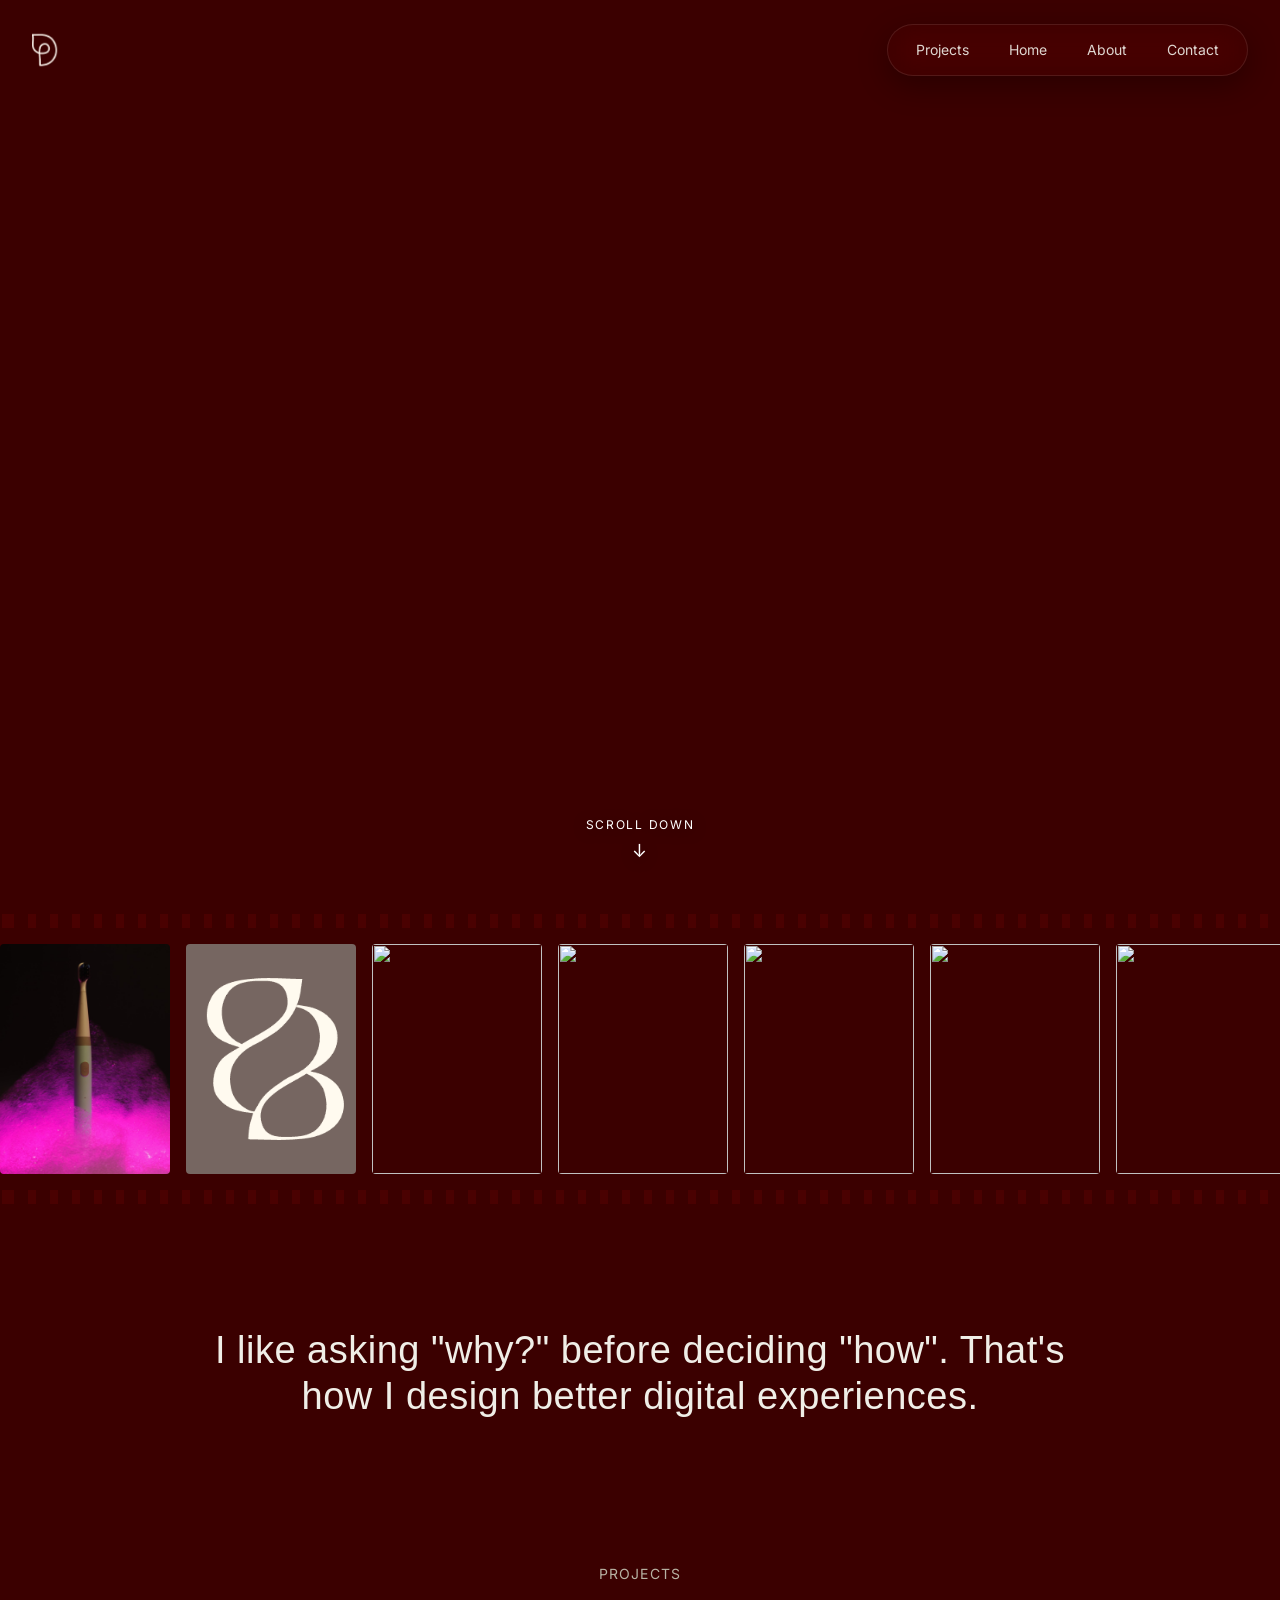
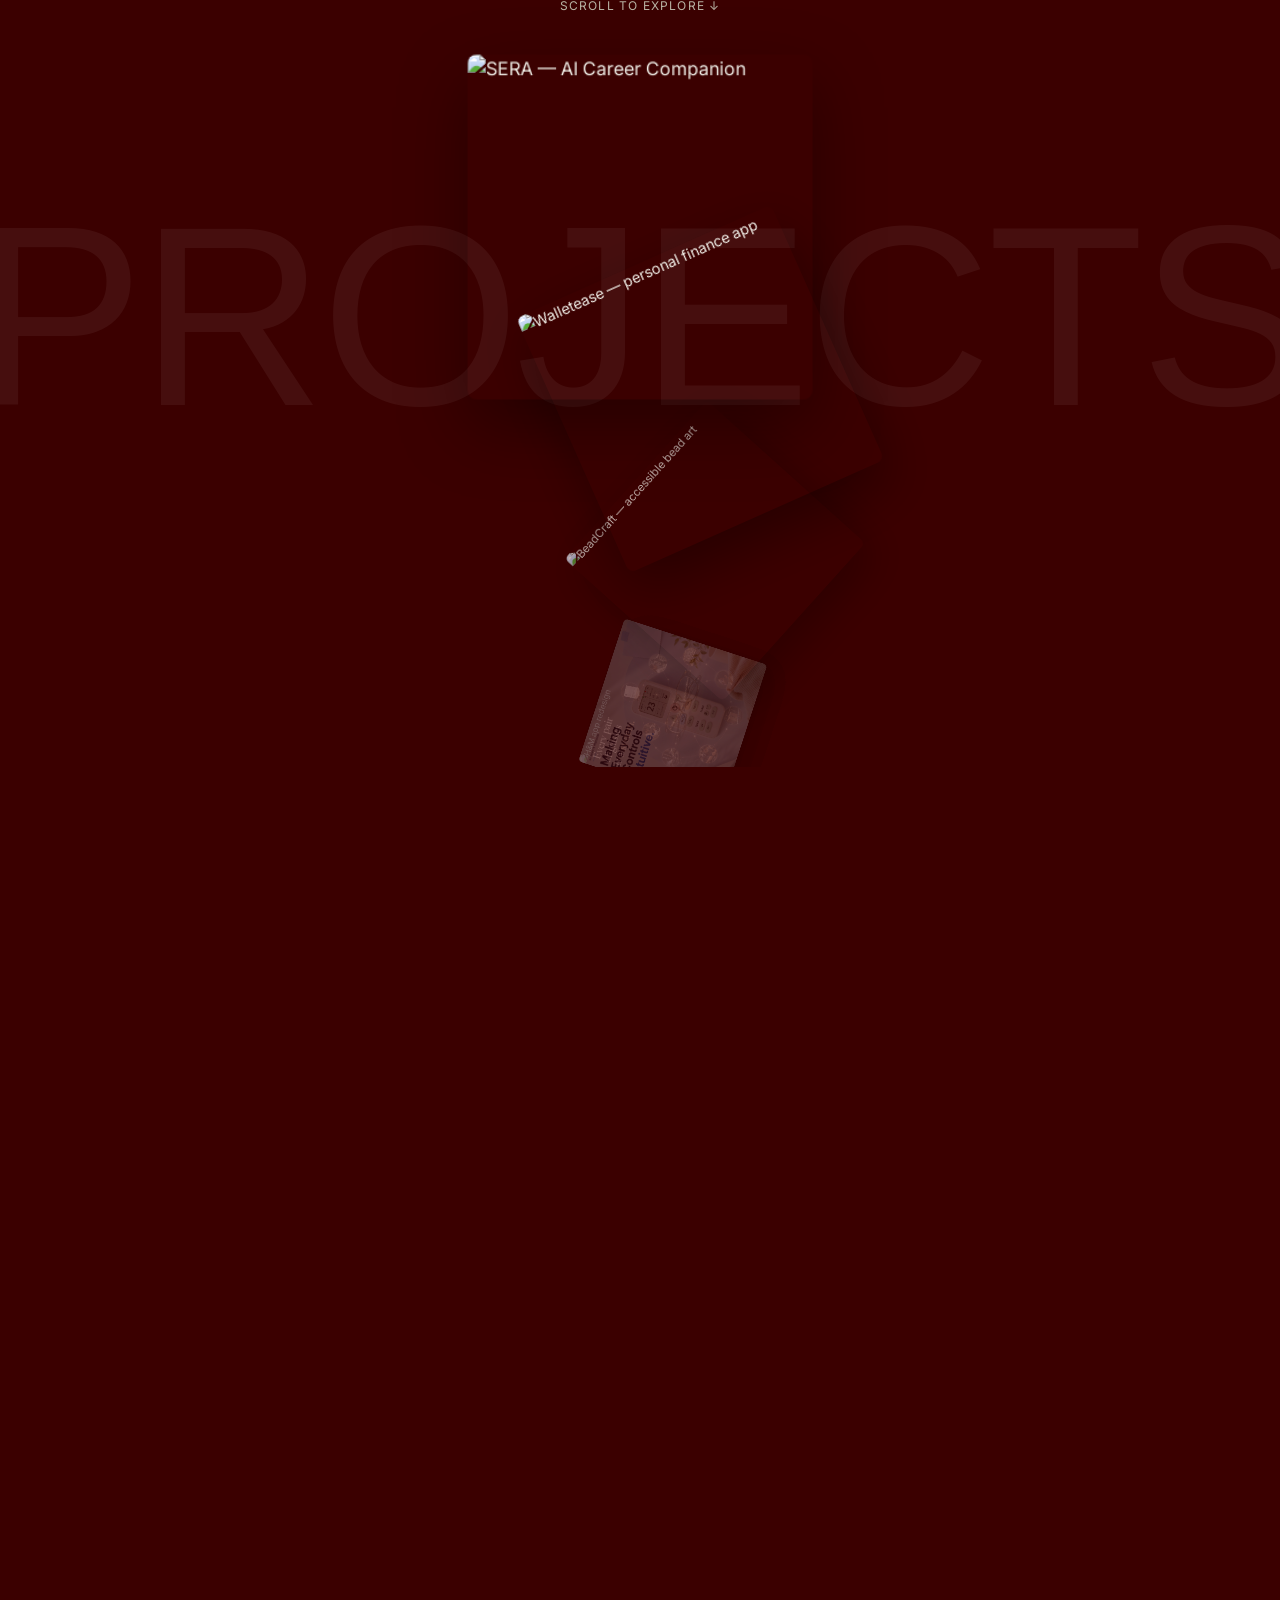
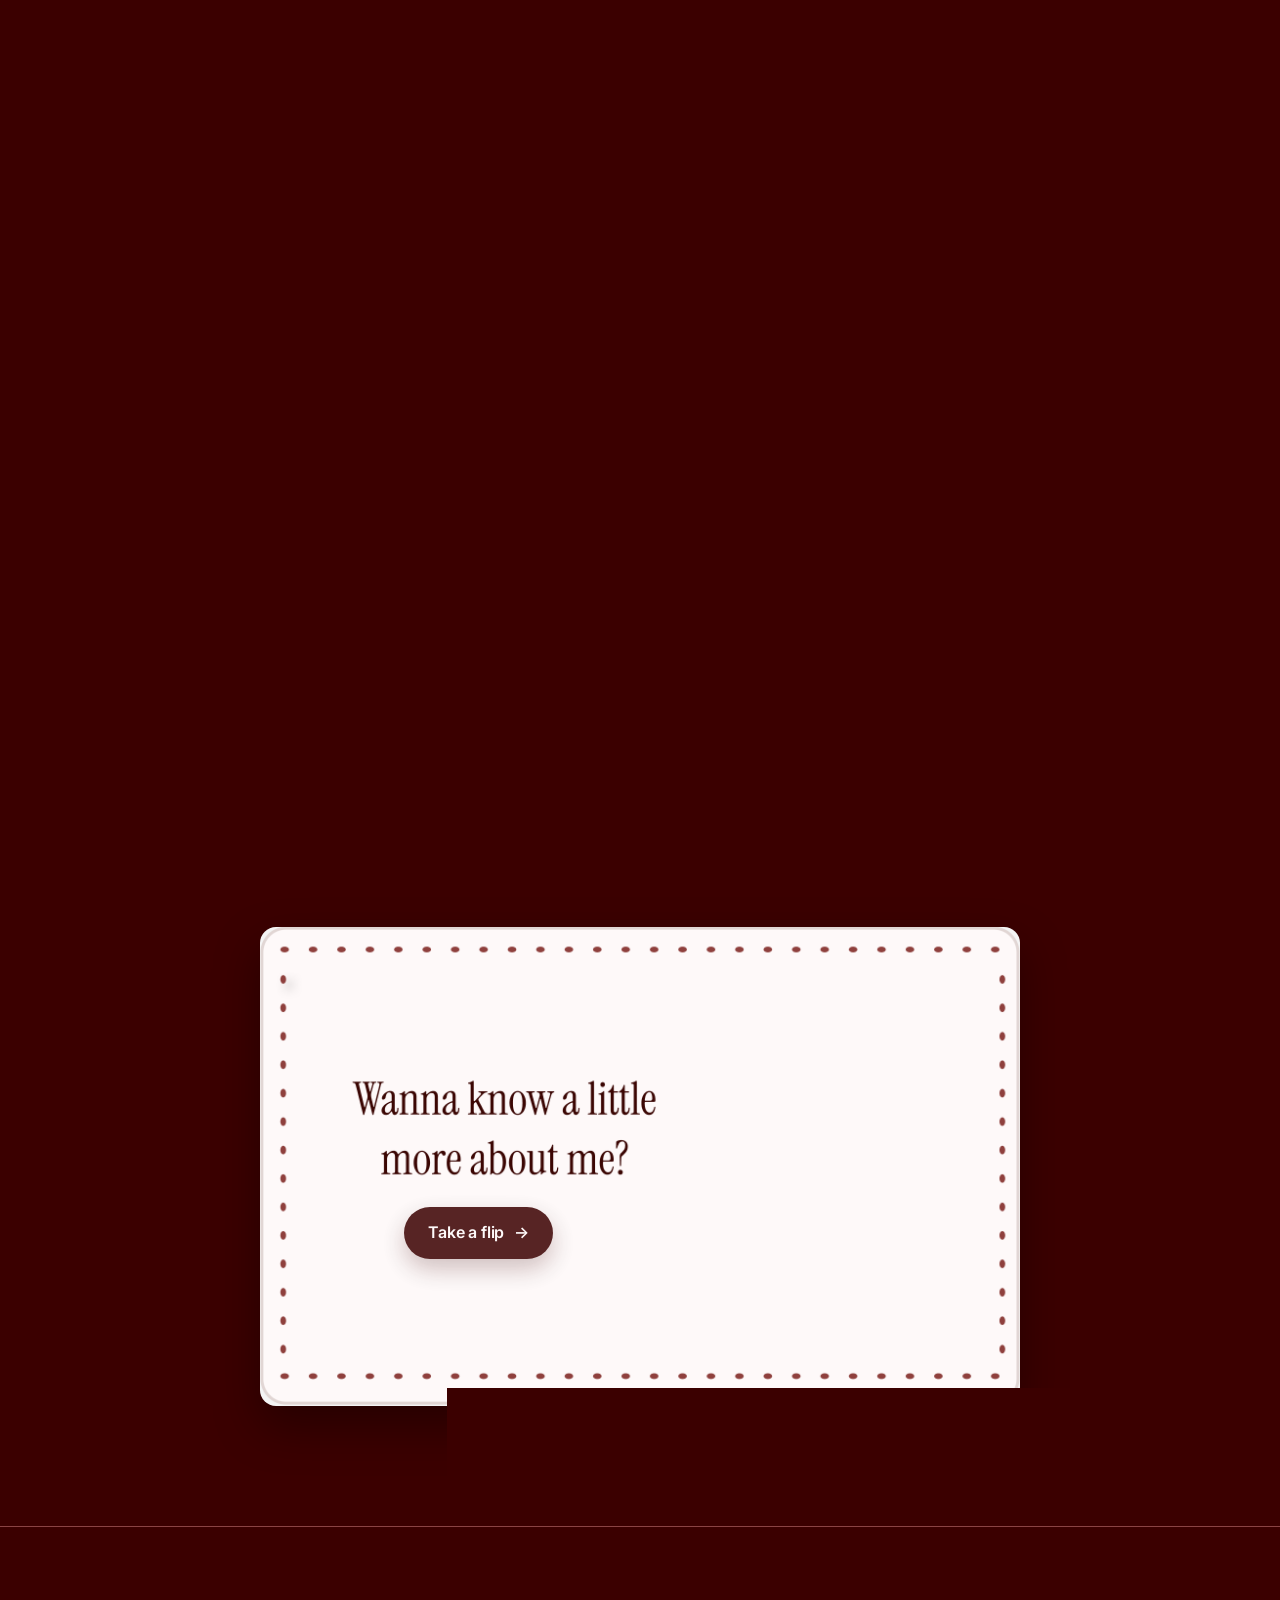
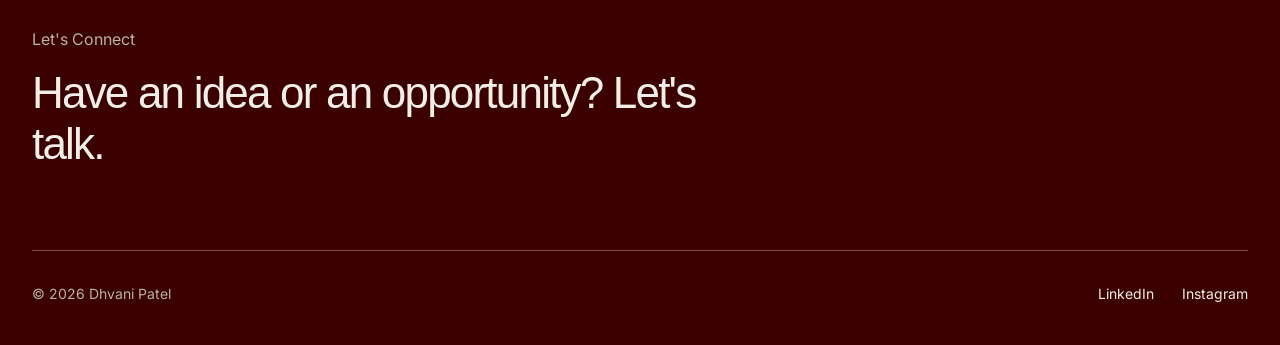
==== index.html @ c8601696 "Add name + gist hover overlay to the All Projects grid Reuses the same .stage-card-title/.stage-card" ====
<!doctype html>
<html lang="en">
<head>
<meta charset="UTF-8">
<meta name="viewport" content="width=device-width, initial-scale=1.0">
<title>Dhvani Patel — UI/UX Designer</title>
<link rel="stylesheet" href="styles.css?v=16">
</head>
<body>

<nav class="nav">
  <a href="index.html" class="logo"><img src="logo.png" alt="Dhvani Patel"></a>
  <div class="nav-links">
    <a href="projects.html">Projects</a>
    <a href="index.html">Home</a>
    <a href="index.html#about">About</a>
    <a href="contact.html">Contact</a>
  </div>
  <button class="nav-toggle" aria-label="Menu">☰</button>
</nav>

<!-- HERO -->
<header class="hero">
  <video class="hero-bg-video" autoplay muted loop playsinline
    src="animation%20final%20version.mp4"></video>
  <div class="hero-content">
    <div class="hero-scroll-cue" aria-hidden="true">
      <span class="hero-scroll-label">Scroll down</span>
      <span class="hero-scroll-arrow">↓</span>
    </div>
  </div>
</header>


<!-- FILM STRIP -->
<section class="film-strip" aria-label="A selection of project work">
  <div class="film-edge film-edge-top"></div>
  <div class="film-track">
    <div class="film-frame"><img src="tusk_assets/9daf457f-62ab-4911-ac42-fa9c7b55368d.JPG" alt=""></div>
    <div class="film-frame"><img src="beadcraft_assets/bead-bloom-logo.png" alt=""></div>
    <div class="film-frame"><img src="https://framerusercontent.com/images/HCrxhLrUXrArBz9YTJsLBAkrmws.png" alt=""></div>
    <div class="film-frame"><img src="https://framerusercontent.com/images/X9dgmIY2f99mVpqkAh2gs1jwomw.png" alt=""></div>
    <div class="film-frame"><img src="https://framerusercontent.com/images/KI1A9dxwZAWfvomK6uGpw4c.png" alt=""></div>
    <div class="film-frame"><img src="https://framerusercontent.com/images/oxaiRYmFlJJcl2ESe0ERUHaG8.png" alt=""></div>
    <div class="film-frame"><img src="https://framerusercontent.com/images/YZSczWIDmwBCFeROkHV7m9sKZRM.png" alt=""></div>
    <div class="film-frame"><img src="https://framerusercontent.com/images/jbmVxsqOPi2EPIE153EhaP5arc.jpeg" alt=""></div>
    <div class="film-frame"><img src="https://framerusercontent.com/images/qhNdzPimVjUiKEYhxUtfw5EFY.png" alt=""></div>
    <div class="film-frame"><img src="https://framerusercontent.com/images/9EvgwI60HVbagEaamst5ibjl4VQ.png" alt=""></div>
    <div class="film-frame"><img src="https://framerusercontent.com/images/PzkFYLnekTeb1yPG4gMnqESe34.jpeg" alt=""></div>
    <div class="film-frame"><img src="mystical-forest.png" alt=""></div>
    <!-- duplicated once for a seamless infinite loop -->
    <div class="film-frame" aria-hidden="true"><img src="tusk_assets/9daf457f-62ab-4911-ac42-fa9c7b55368d.JPG" alt=""></div>
    <div class="film-frame" aria-hidden="true"><img src="beadcraft_assets/bead-bloom-logo.png" alt=""></div>
    <div class="film-frame" aria-hidden="true"><img src="https://framerusercontent.com/images/HCrxhLrUXrArBz9YTJsLBAkrmws.png" alt=""></div>
    <div class="film-frame" aria-hidden="true"><img src="https://framerusercontent.com/images/X9dgmIY2f99mVpqkAh2gs1jwomw.png" alt=""></div>
    <div class="film-frame" aria-hidden="true"><img src="https://framerusercontent.com/images/KI1A9dxwZAWfvomK6uGpw4c.png" alt=""></div>
    <div class="film-frame" aria-hidden="true"><img src="https://framerusercontent.com/images/oxaiRYmFlJJcl2ESe0ERUHaG8.png" alt=""></div>
    <div class="film-frame" aria-hidden="true"><img src="https://framerusercontent.com/images/YZSczWIDmwBCFeROkHV7m9sKZRM.png" alt=""></div>
    <div class="film-frame" aria-hidden="true"><img src="https://framerusercontent.com/images/jbmVxsqOPi2EPIE153EhaP5arc.jpeg" alt=""></div>
    <div class="film-frame" aria-hidden="true"><img src="https://framerusercontent.com/images/qhNdzPimVjUiKEYhxUtfw5EFY.png" alt=""></div>
    <div class="film-frame" aria-hidden="true"><img src="https://framerusercontent.com/images/9EvgwI60HVbagEaamst5ibjl4VQ.png" alt=""></div>
    <div class="film-frame" aria-hidden="true"><img src="https://framerusercontent.com/images/PzkFYLnekTeb1yPG4gMnqESe34.jpeg" alt=""></div>
    <div class="film-frame" aria-hidden="true"><img src="mystical-forest.png" alt=""></div>
  </div>
  <div class="film-edge film-edge-bottom"></div>
</section>

<!-- APPROACH -->
<section class="approach">
  <div class="wrap">
    <blockquote>I like asking "why?" before deciding "how". That's how I design better digital experiences.</blockquote>
  </div>
</section>

<!-- PROJECTS: scroll-scrubbed scattered → grid composition -->
<section class="project-stage" id="project-stage">
  <div class="stage-sticky">
    <div class="stage-word" aria-hidden="true">PROJECTS</div>
    <div class="stage-header">
      <div class="stage-label">Projects</div>
      <div class="stage-cue">Scroll to explore ↓</div>
    </div>
    <div class="stage-cards">
      <a class="stage-card" href="project-sera.html">
        <img src="https://framerusercontent.com/images/mXQwc6G4aTrpvEr69gtooogoc.png" alt="SERA — AI Career Companion">
        <span class="stage-card-title">
          <span class="stage-card-name">SERA</span>
          <span class="stage-card-desc">An AI career platform for designers.</span>
        </span>
      </a>
      <a class="stage-card" href="walletease-case-study.html">
        <img src="https://framerusercontent.com/images/vkm7JVcXmugQ2DClEDouRm1iI.png" alt="Walletease — personal finance app">
        <span class="stage-card-title">
          <span class="stage-card-name">Walletease</span>
          <span class="stage-card-desc">A simplified personal finance and budgeting experience.</span>
        </span>
      </a>
      <a class="stage-card" href="beadcraft-case-study.html">
        <img src="https://framerusercontent.com/images/g3jymi0oIZ8st25X7M5LcElylWE.png" alt="BeadCraft — accessible bead art">
        <span class="stage-card-title">
          <span class="stage-card-name">BeadCraft</span>
          <span class="stage-card-desc">An accessible bead-crafting experience for visually impaired users.</span>
        </span>
      </a>
      <a class="stage-card" href="hm-case-study.html">
        <img src="https://framerusercontent.com/images/9SoGCDRiq5xifnhLJ8Isb2Csk.png" alt="H&amp;M app redesign">
        <span class="stage-card-title">
          <span class="stage-card-name">H&amp;M Redesign</span>
          <span class="stage-card-desc">A redesigned mobile shopping experience for H&amp;M.</span>
        </span>
      </a>
      <a class="stage-card" href="systems-eyewear-case-study.html">
        <img src="eyewear_assets/project-thumbnail.jpg" alt="Systems thinking for eyewear">
        <span class="stage-card-title">
          <span class="stage-card-name">Systems for Eyewear</span>
          <span class="stage-card-desc">A modular eyewear system exploring customization and personal style.</span>
        </span>
      </a>
      <a class="stage-card" href="ac-remote-case-study.html">
        <img src="ac-remote_assets/project-thumbnail.png" alt="AC remote redesign">
        <span class="stage-card-title">
          <span class="stage-card-name">AC Remote Redesign</span>
          <span class="stage-card-desc">A redesigned AC remote for simpler everyday control.</span>
        </span>
      </a>
    </div>
    <a class="stage-all-projects" href="projects.html">
      All Projects <span class="stage-all-projects-arrow">→</span>
    </a>
  </div>
</section>

<!-- ABOUT / FLIP -->
<section class="about-flip" id="about">
  <div class="wrap">
    <div class="flip-scene">
      <div class="flip-tilt">
        <div class="flip-card" role="button" tabindex="0" aria-expanded="false" aria-label="Flip to read more about Dhvani">
          <div class="flip-face flip-front">
            <img class="flip-front-image" src="about-illustration.png" alt="" aria-hidden="true">
            <div class="flip-character" aria-hidden="true">
              <video class="flip-character-video" autoplay muted loop playsinline preload="auto">
                <source src="about-character-00.mp4" type="video/mp4">
              </video>
            </div>
            <button type="button" class="flip-cta" tabindex="-1">Take a flip <span class="flip-cta-arrow">→</span></button>
          </div>
          <div class="flip-face flip-back">
            <div class="about-photo"><img src="about-photo.jpg" alt="Dhvani Patel"></div>
            <div class="about-copy">
              <p class="about-desc">I'm Dhvani Patel. I'm Curious about how people think, feel, and interact with the things around them.</p>
              <p class="about-desc">I like moving between research, visual design, interaction, and making, following an idea wherever it takes me. Sometimes that means designing a digital experience, sometimes experimenting with materials, and sometimes just figuring out why something doesn't feel quite right.</p>
              <p class="about-desc">What keeps me interested is the process of figuring things out.</p>
              <p class="about-desc">I'm drawn to projects that let me explore, question, experiment, and turn an observation into something tangible.</p>
              <div class="about-experience">
                <div class="about-experience-label">Experience</div>
                <div class="about-experience-value">Crédit Saison · Immerse</div>
              </div>
              <div class="about-experience">
                <div class="about-experience-label">Focus</div>
                <div class="about-experience-value">Research · Interaction · Design</div>
              </div>
            </div>
            <a class="about-cta" href="contact.html">Get to know me <span class="about-cta-arrow">→</span></a>
          </div>
        </div>
      </div>
    </div>
  </div>
</section>

<!-- FOOTER -->
<footer class="footer">
  <div class="wrap">
    <div class="footer-cta-label">Let's Connect</div>
    <a class="footer-cta" href="contact.html">Have an idea or an opportunity? Let's talk.</a>
    <div class="footer-bottom">
      <div class="footer-copy">© 2026 Dhvani Patel</div>
      <div class="footer-links">
        <a href="https://www.linkedin.com/in/dhvani-patel-988242349">LinkedIn</a>
        <a href="https://www.instagram.com/dhvani.designs">Instagram</a>
      </div>
    </div>
  </div>
</footer>

<script src="script.js?v=4"></script>
</body>
</html>
---- styles.css ----
/* ============================================================
   Dhvani Patel — Portfolio (Phase 2: faithful static reference)
   Recreated from the live Framer site. Values marked EXISTING are
   pulled directly from the live site's computed styles. Nothing
   here is a new design decision — that's Phase 3.
   ============================================================ */

@import url('https://fonts.googleapis.com/css2?family=Inter:wght@400;500;600;700&display=swap');

:root{
  /* Phase 3 — approved color system (locked: --color-bg-primary, --color-text-primary) */
  --color-bg-primary: #3B0000;
  --color-text-primary: #F0EEE7;
  --color-bg-deep: #4A0101;
  --color-bg-secondary: #8C2323;
  --color-text-secondary: #B8B2A3;
  --color-light-section: #E8E3D8;
  --color-dark-text: #3A0505;
  --color-border: #8A4444;
  --color-accent: #9A2A2A;

  /* EXISTING type */
  --font-serif: Arial, Helvetica, var(--font-sans);
  --font-sans: 'Inter', 'Inter Placeholder', sans-serif;
  /* Forma DJR is a commercial typeface — no font files were supplied, so it
     isn't self-hosted here. This stack will only render as actual Forma DJR
     on a device that has it installed locally; everyone else falls back to
     Inter. See note near .approach below. */
  --font-forma: 'Forma DJR Display', 'Forma DJR Deck', 'Forma DJR Text', 'Forma DJR', var(--font-sans);

  --content-max: 1400px;
  --page-margin: 32px;
  --card-radius: 8px; /* measured 7.94px */
}

*{ box-sizing: border-box; }
/* Deliberately no scroll-behavior:smooth here — the About link jumps
   straight to the flip-card section instead of animating the scroll
   through everything in between. */
body{
  margin: 0;
  background: var(--color-bg-primary);
  color: var(--color-text-primary);
  font-family: var(--font-sans);
  font-size: 16px;
  line-height: 1.6;
  -webkit-font-smoothing: antialiased;
}
img{ max-width: 100%; display: block; }
a{ color: inherit; text-decoration: none; }
ul{ list-style: none; margin: 0; padding: 0; }
button{ font: inherit; color: inherit; background: none; border: none; cursor: pointer; }

.wrap{
  max-width: var(--content-max);
  margin: 0 auto;
  padding-left: var(--page-margin);
  padding-right: var(--page-margin);
}

/* ---------- Nav ---------- */
.nav{
  position: fixed;
  top: 0; left: 0; right: 0;
  z-index: 100;
  display: flex;
  align-items: center;
  justify-content: space-between;
  padding: 24px var(--page-margin);
}
.nav .logo{
  font-family: var(--font-serif);
  font-size: 32px;
  letter-spacing: -1.9px;
}
/* Logo is an <img>, sized in em so it tracks whichever font-size context
   it's placed in (32px in the nav, 24px in the footer) without a separate
   rule per location. */
.logo img{
  height: 1em;
  width: auto;
  display: block;
}
/* Just the link group reads as its own clickable surface — a translucent,
   blurred pill — separate from the logo, which stays plain. */
.nav-links{
  display: flex;
  gap: 40px;
  font-size: 14px;
  padding: 14px 28px;
  border-radius: 100px;
  background: rgba(59, 0, 0, 0.55);
  backdrop-filter: blur(16px) saturate(160%);
  -webkit-backdrop-filter: blur(16px) saturate(160%);
  border: 1px solid rgba(240, 238, 231, 0.1);
  box-shadow: 0 10px 30px rgba(0, 0, 0, 0.3);
}
.nav-links a{ opacity: .9; }
.nav-links a:hover{ opacity: 1; }
.nav-toggle{ display: none; font-size: 24px; }

/* ---------- Hero ---------- */
.hero{
  min-height: 100vh;
  display: flex;
  flex-direction: column;
  align-items: center;
  justify-content: center;
  position: relative;
  padding: 80px 24px; /* symmetric top/bottom so the composition is truly vertically centered */
  overflow: hidden;
  background: var(--color-bg-primary);
}
.hero-bg-video{
  position: absolute;
  inset: 0;
  width: 100%;
  height: 100%;
  object-fit: cover;
  z-index: 0;
  /* The video's baked-in background (#420000) is a shade off the site's
     --color-bg-primary (#3B0000) — visible where it doesn't fully cover
     (tablet/phone letterboxing) and at the seam with sections below.
     Scaling brightness down brings the two into line. */
  filter: brightness(0.82);
}
.hero-content{
  position: absolute;
  left: 50%;
  bottom: 40px;
  transform: translateX(-50%);
  z-index: 2;
  will-change: opacity;
}

.hero-scroll-cue{
  display: flex;
  flex-direction: column;
  align-items: center;
  gap: 8px;
  color: #ffffff; /* locked, excluded from the Phase 3 color pass */
  text-shadow: 0 2px 16px rgba(0, 0, 0, 0.45); /* keeps it legible over the full-bleed video */
  opacity: 0;
  animation: hero-sub-in 0.8s ease 0.4s forwards;
}
.hero-scroll-label{
  font-size: 12px;
  text-transform: uppercase;
  letter-spacing: 0.14em;
}
.hero-scroll-arrow{
  font-size: 18px;
  line-height: 1;
  animation: hero-scroll-bounce 1.6s ease-in-out infinite;
}
@keyframes hero-sub-in{
  from{ opacity: 0; transform: translateY(8px); }
  to{ opacity: 1; transform: translateY(0); }
}
@keyframes hero-scroll-bounce{
  0%, 100%{ transform: translateY(0); }
  50%{ transform: translateY(6px); }
}

/* ---------- Film strip ---------- */
.film-strip{
  position: relative;
  background: var(--color-bg-primary);
  padding: 14px 0;
  overflow: hidden;
}
.film-edge{
  height: 14px;
  background-color: transparent;
  background-image: repeating-linear-gradient(
    to right,
    var(--color-bg-deep) 0, var(--color-bg-deep) 8px,
    transparent 8px, transparent 22px
  );
  background-position: 6px center;
  background-repeat: repeat-x;
  opacity: 1;
}
.film-track{
  display: flex;
  align-items: center;
  gap: 16px;
  width: max-content;
  padding: 16px 0;
  animation: film-scroll 38s linear infinite;
}
.film-frame{
  flex: 0 0 auto;
  width: 170px;
  height: 230px;
  border-radius: 4px;
  overflow: hidden;
  background: var(--color-bg-primary);
}
.film-frame img{
  width: 100%;
  height: 100%;
  object-fit: cover;
}
@keyframes film-scroll{
  from{ transform: translateX(0); }
  to{ transform: translateX(-50%); }
}

/* ---------- Project stage: scroll-scrubbed scattered → grid composition ----------
   Motion reference: user-supplied recording (scattered cards resolving into a
   grid as the page scrolls). Visual design, colors, typography and all cover
   images below are this site's own — only the motion idea is borrowed.
   Pinning uses native `position: sticky`, not manual scroll-jacking: the
   section is tall (see height below), the inner stage sticks to the viewport
   while that extra height scrolls past, and normal scrolling resumes the
   instant the section's height is exhausted. */
.project-stage{
  position: relative;
  height: 460vh; /* longer runway so the rearrangement has room to breathe */
}
.stage-sticky{
  position: sticky;
  top: 0;
  height: 100vh;
  overflow: hidden;
  display: flex;
  align-items: center;
  justify-content: center;
  background: var(--color-bg-primary);
}
.stage-word{
  position: absolute;
  top: 50%;
  left: 50%;
  transform: translate(-50%, -50%);
  font-family: var(--font-serif);
  font-weight: 400;
  font-size: clamp(90px, 20vw, 280px);
  letter-spacing: -4px;
  color: var(--color-text-primary);
  opacity: 0.06;
  white-space: nowrap;
  pointer-events: none;
  z-index: 0;
}
.stage-header{
  position: absolute;
  top: 48px;
  left: 0;
  right: 0;
  text-align: center;
  z-index: 3;
  pointer-events: none;
}
.stage-label{
  font-size: 14px;
  color: var(--color-text-secondary);
  text-transform: uppercase;
  letter-spacing: 0.08em;
}
.stage-cue{
  margin-top: 10px;
  font-size: 12px;
  color: var(--color-text-secondary);
  text-transform: uppercase;
  letter-spacing: 0.1em;
  transition: opacity 0.3s ease;
}
.stage-cards{
  position: relative;
  width: 100%;
  height: 100%;
  z-index: 2;
}
.stage-card{
  position: absolute;
  top: 40%;
  left: 50%;
  width: 300px;
  height: 300px;
  border-radius: var(--card-radius);
  overflow: hidden;
  box-shadow: 0 24px 60px rgba(0,0,0,0.35);
  will-change: transform;
}
.stage-card img{
  width: 100%;
  height: 100%;
  object-fit: cover;
  display: block;
  transition: transform 0.5s ease, filter 0.4s ease;
}
/* Centered, not a bottom caption — legible at a glance instead of needing
   a close look. The card's own dimming/blur (below) does the contrast
   work, so this only needs a light scrim on top for extra insurance. */
.stage-card-title{
  position: absolute;
  inset: 0;
  display: flex;
  flex-direction: column;
  align-items: center;
  justify-content: center;
  gap: 8px;
  text-align: center;
  padding: 24px;
  color: var(--color-text-primary);
  background: rgba(0, 0, 0, 0.28);
  opacity: 0;
  transition: opacity 0.3s ease;
  pointer-events: none;
}
.stage-card-name{
  font-size: 22px;
  font-weight: 600;
  letter-spacing: -0.3px;
}
.stage-card-desc{
  font-size: 13px;
  font-weight: 400;
  line-height: 1.4;
  max-width: 220px;
  opacity: 0.85;
}
.stage-card:hover img{ transform: scale(1.08); filter: blur(5px) brightness(0.6); }
.stage-card:hover .stage-card-title{ opacity: 1; }

/* Lives inside the pinned stage itself, right below the grid, so it
   appears together with the settled composition instead of after a
   separate stretch of scrolling. Opacity/pointer-events are driven
   continuously from script.js as the cards resolve (see the `g` /
   resolve-progress value in initProjectStage) — the 0 here is just the
   pre-JS default so it doesn't flash visible before the first frame. */
.stage-all-projects{
  position: absolute;
  left: 50%;
  bottom: 6%;
  transform: translateX(-50%);
  z-index: 4;
  display: inline-flex;
  align-items: center;
  gap: 8px;
  padding: 12px 24px;
  border-radius: 100px;
  background: rgba(240, 238, 231, 0.1);
  font-size: 16px;
  font-weight: 600;
  letter-spacing: -0.32px;
  color: var(--color-text-primary);
  opacity: 0;
  pointer-events: none;
}
.stage-all-projects-arrow{
  display: inline-block;
  transition: transform 0.25s ease;
}
.stage-all-projects:hover .stage-all-projects-arrow{ transform: translateX(5px); }
.stage-all-projects:hover{ opacity: 0.75 !important; }

/* prefers-reduced-motion (and any browser without JS support for the scrub)
   falls back to a plain static grid via this class, added by script.js */
.project-stage.no-motion{ height: auto; }
.project-stage.no-motion .stage-sticky{
  position: relative;
  height: auto;
  flex-direction: column;
  padding: 140px 24px;
  background: var(--color-bg-primary);
}
.project-stage.no-motion .stage-word{ display: none; }
.project-stage.no-motion .stage-header{ position: static; margin-bottom: 40px; }
.project-stage.no-motion .stage-cue{ display: none; }
.project-stage.no-motion .stage-cards{
  position: static;
  display: grid;
  grid-template-columns: repeat(3, 1fr);
  gap: 24px;
  max-width: var(--content-max);
  margin: 0 auto;
}
.project-stage.no-motion .stage-card{
  position: static;
  width: auto;
  height: auto;
  aspect-ratio: 1/1;
  transform: none !important;
}
.project-stage.no-motion .stage-all-projects{
  position: static;
  transform: none;
  margin: 40px auto 0;
  opacity: 1;
  pointer-events: auto;
}

.project-card{
  position: relative;
  flex: 0 0 auto;
  width: min(70vw, 560px);
  aspect-ratio: 1/1;
  border-radius: var(--card-radius);
  overflow: hidden;
  scroll-snap-align: start;
}
.project-grid{
  display: grid;
  grid-template-columns: 1fr 1fr;
  gap: 26px 24px;
}
.project-grid .project-card{ width: 100%; }
.project-card img{
  width: 100%; height: 100%;
  object-fit: cover;
  transition: transform 0.6s ease, filter 0.4s ease;
}
.project-card:hover img{ transform: scale(1.03); filter: brightness(0.6); }
/* Same hover-revealed name + one-line gist as the homepage's scroll-stage
   cards (see .stage-card-title/.stage-card-name/.stage-card-desc) —
   reused as-is here rather than duplicated under a project-card-* name. */
.project-card:hover .stage-card-title{ opacity: 1; }
.project-card::before{
  content: "";
  position: absolute;
  inset: 10px;
  border-radius: 4px;
  pointer-events: none;
  opacity: 0;
  transition: opacity 0.3s ease;
  background:
    linear-gradient(var(--color-text-primary),var(--color-text-primary)) 0 0/16px 2px no-repeat,
    linear-gradient(var(--color-text-primary),var(--color-text-primary)) 0 0/2px 16px no-repeat,
    linear-gradient(var(--color-text-primary),var(--color-text-primary)) 100% 0/16px 2px no-repeat,
    linear-gradient(var(--color-text-primary),var(--color-text-primary)) 100% 0/2px 16px no-repeat,
    linear-gradient(var(--color-text-primary),var(--color-text-primary)) 0 100%/16px 2px no-repeat,
    linear-gradient(var(--color-text-primary),var(--color-text-primary)) 0 100%/2px 16px no-repeat,
    linear-gradient(var(--color-text-primary),var(--color-text-primary)) 100% 100%/16px 2px no-repeat,
    linear-gradient(var(--color-text-primary),var(--color-text-primary)) 100% 100%/2px 16px no-repeat;
}
.project-card:hover::before{ opacity: 0.9; }

/* ---------- Approach ---------- */
/* This section now also serves as the "About" anchor — the flip-card
   About section was removed and replaced with this section. Reverted back
   to the original Instrument Serif treatment per feedback. */
.approach{
  padding: 110px 0 48px; /* tightened top gap so the film reel flows into this section without a dead gap; bottom gap tightened separately for the move into Projects */
  text-align: center;
}
/* 'Helvetica Neue' is Haas's own later revision of Neue Haas Grotesk and
   ships on every Mac/iOS device, so it's the closest real-world match
   without self-hosted font files. Everywhere else on the site keeps
   var(--font-serif) untouched. */
.approach blockquote{
  font-family: 'Helvetica Neue', Helvetica, Arial, var(--font-sans);
  font-weight: 100;
  font-size: 38px;
  letter-spacing: 0.5px;
  line-height: 1.2;
  max-width: 900px;
  margin: 0 auto;
}

/* ---------- About / flip ----------
   Sized as a normal content block (not a full-viewport section) so it
   sits at the same visual weight as the rest of the page — a moderate
   card, not a hero moment. Click-to-flip (whole card, not a small link),
   toggling on every click; the same 3D flip mechanic used earlier in the
   site, just relocated and resized. */
.about-flip{
  padding: 120px 0;
}
.flip-scene{
  max-width: 760px;
  margin: 0 auto;
  perspective: 1800px;
}
/* Separate layer from .flip-card on purpose: this one only ever carries the
   mouse-tracked tilt (rotateX/rotateY set directly via inline style in
   script.js), while .flip-card only ever carries the click-triggered 180°
   flip. Nesting two preserve-3d boxes under one shared perspective composes
   correctly, so the card can tilt and flip independently without the two
   interactions fighting over the same transform. */
.flip-tilt{
  transform-style: preserve-3d;
  transition: transform 0.5s cubic-bezier(.22,1,.36,1);
  will-change: transform;
}
.flip-card{
  position: relative;
  width: 100%;
  aspect-ratio: 1556 / 980;
  cursor: pointer;
  transform-style: preserve-3d;
  transition: transform 0.9s cubic-bezier(.4,.1,.2,1);
  /* Without this, some browsers only promote this element to its own
     GPU layer once the rotateY transition actually starts, instead of
     ahead of time — that late promotion can show up as a garbled/
     corrupted frame (jumbled boxes, broken text) partway through the
     flip. will-change asks for the layer up front so the whole 0.9s
     rotation composites from a stable layer instead. */
  will-change: transform;
}
.flip-card.is-flipped{ transform: rotateY(180deg); }
.flip-face{
  position: absolute;
  inset: 0;
  backface-visibility: hidden;
  -webkit-backface-visibility: hidden;
  border-radius: 16px;
  padding: 56px;
  display: flex;
  flex-direction: column;
  justify-content: center;
  overflow: hidden;
  box-shadow: 0 20px 45px rgba(0,0,0,0.35);
  transition: box-shadow 0.4s ease;
}
.flip-tilt.is-hovering .flip-face{
  box-shadow: 0 32px 64px rgba(0,0,0,0.5);
}
/* Front face is the uploaded reference image exactly as provided — its own
   baked-in dotted border, background and heading are the design here, not
   a template we re-typeset. Card is sized to the image's own aspect ratio
   so it fills edge-to-edge with no cropping and no added framing. The
   "Take a flip" line was baked in as flat text with no button affordance,
   so it's been painted out of the image and rebuilt below as a real
   .flip-cta button in the same spot, sized/positioned as % of this box
   (which maps 1:1 to the image's pixel grid since the aspect ratio matches
   exactly) so it stays aligned as the card scales. */
.flip-front{
  padding: 0;
}
.flip-cta{
  position: absolute;
  left: 19%;
  top: 58.5%;
  display: inline-flex;
  align-items: center;
  gap: 10px;
  background: #3B0000;
  color: #FEF9F9;
  border: none;
  padding: 13px 24px;
  border-radius: 999px;
  font-family: var(--font-sans);
  font-size: 16px;
  font-weight: 600;
  letter-spacing: -0.2px;
  cursor: pointer;
  box-shadow: 0 10px 24px rgba(59,0,0,0.28);
  opacity: 0.85;
  transition: transform 0.25s ease, box-shadow 0.25s ease, background 0.25s ease, opacity 0.25s ease;
}
.flip-cta:hover{
  background: #520000;
  transform: translateY(-2px);
  box-shadow: 0 14px 30px rgba(59,0,0,0.38);
  opacity: 1;
}
.flip-cta:active{ transform: translateY(0); }
.flip-cta-arrow{ transition: transform 0.25s ease; }
.flip-cta:hover .flip-cta-arrow{ transform: translateX(4px); }
.flip-front-image{
  width: 100%;
  height: 100%;
  object-fit: cover;
  display: block;
}
/* Idle-animation video window. The box is deliberately bigger than her
   hair's tightest bounds (819,116)-(1484,786) of the 1556x980 source,
   expressed as % of the front face) and filled with the backdrop's own
   flat background colour (#FEF9F9, sampled from the source) — the video's
   pose/head-tilt differs from the one baked into the static backdrop
   underneath, so a box sized exactly to the silhouette would let slivers
   of the ORIGINAL baked-in face peek out around it. The opaque patch fully
   masks that instead, and the matching fill colour keeps its edges
   invisible against the surrounding art. */
.flip-character{
  position: absolute;
  left: 52.63%;
  top: 11.84%;
  width: 42.74%;
  height: 68.37%;
  overflow: hidden;
  background: #FEF9F9;
  pointer-events: none;
  -webkit-backface-visibility: hidden;
  backface-visibility: hidden;
  -webkit-transform: translateZ(0);
  transform: translateZ(0);
  isolation: isolate;
}
/* about-character-00.mp4 is a straight animated (winking) export at the
   same 768x512 crop/scale as the old about-character-02.png frame, so it
   reuses that frame's exact position/size offsets from the old frame set. */
.flip-character-video{
  position: absolute;
  left: 7.31%;
  top: 16.81%;
  width: 101.48%;
  height: auto;
  object-fit: initial;
  display: block;
  -webkit-backface-visibility: hidden;
  backface-visibility: hidden;
}
.flip-back{
  background: var(--color-bg-deep);
  color: var(--color-text-primary);
  transform: rotateY(180deg);
  display: grid;
  grid-template-columns: 220px 1fr;
  column-gap: 40px;
  row-gap: 28px;
  align-items: center;
  /* Copy column runs taller than the photo now, so centering (rather than
     top-aligning) the row keeps the photo visually balanced against it
     instead of stranded near the top. */
  /* Copy on this face runs longer than the front, so it gets tighter
     padding than .flip-face's default 56px — reclaims room for the extra
     lines without touching the card's own fixed size (see .flip-card). */
  padding: 44px 44px 70px;
}
.flip-back .about-photo{
  width: 100%;
  aspect-ratio: 3 / 4;
  border-radius: 10px;
  overflow: hidden;
  background: rgba(240,238,231,0.08);
  display: flex;
  align-items: center;
  justify-content: center;
  font-size: 12px;
  color: var(--color-text-primary);
  text-align: center;
  padding: 8px;
}
.flip-back .about-photo img{
  width: 100%;
  height: 100%;
  object-fit: cover;
  display: block;
}
.about-copy{
  display: flex;
  flex-direction: column;
  gap: 10px;
}
.about-desc{
  margin: 0;
  font-size: 13.5px;
  line-height: 1.5;
  color: var(--color-text-primary);
  opacity: 0.9;
  max-width: 48ch;
}
.about-experience{ margin-top: 4px; }
.about-experience-label{
  font-size: 11px;
  text-transform: uppercase;
  letter-spacing: 0.08em;
  color: var(--color-text-secondary);
  margin-bottom: 3px;
}
.about-experience-value{ font-size: 14px; }
.about-cta{
  position: absolute;
  right: 44px;
  bottom: 24px;
  display: inline-flex;
  align-items: center;
  gap: 8px;
  background: var(--color-text-primary);
  color: var(--color-dark-text);
  padding: 12px 22px;
  border-radius: 999px;
  font-size: 14px;
  font-weight: 600;
  letter-spacing: -0.2px;
}
.about-cta-arrow{ transition: transform 0.25s ease; }
.about-cta:hover .about-cta-arrow{ transform: translateX(4px); }

/* ---------- Footer ---------- */
.footer{
  padding: 100px 0 40px;
  border-top: 1px solid var(--color-border);
}
.footer-cta-label{
  color: var(--color-text-secondary);
  margin-bottom: 16px;
}
.footer-cta{
  font-family: var(--font-serif);
  font-weight: 400;
  font-size: 44px;
  letter-spacing: -1.8px;
  line-height: 1.15;
  max-width: 700px;
  margin: 0 0 80px;
  display: block;
}
.footer-cta:hover{ opacity: .8; }
.footer-bottom{
  display: flex;
  align-items: center;
  justify-content: space-between;
  flex-wrap: wrap;
  gap: 20px;
  padding-top: 32px;
  border-top: 1px solid var(--color-border);
}
.footer-links{ display: flex; gap: 28px; font-size: 14px; }
.footer-copy{ color: var(--color-text-secondary); font-size: 14px; }

/* ---------- Project detail page ---------- */
.project-hero{
  padding: 160px 0 40px;
}
.project-intro{
  display: grid;
  grid-template-columns: 1fr 1fr;
  gap: 40px;
  align-items: start;
}
.project-label{ font-size: 16px; color: var(--color-text-secondary); }
.project-desc{ font-size: 20px; line-height: 1.6; }
.project-hero-visual{
  margin: 60px auto 0;
  max-width: var(--content-max);
  padding: 0 var(--page-margin);
}
.project-hero-visual img{
  width: 100%;
  border-radius: var(--card-radius);
}
.project-nav-arrows{
  display: flex;
  gap: 16px;
  margin-top: 32px;
  font-size: 22px;
  color: var(--color-text-secondary);
}

/* ---------- Contact ---------- */
.contact{
  padding-top: 160px;
  padding-bottom: 100px;
  display: grid;
  grid-template-columns: 1fr 1.2fr;
  gap: 60px;
}
.contact h1{
  font-family: var(--font-serif);
  font-weight: 400;
  font-size: 44px;
  letter-spacing: -1.8px;
  line-height: 1.15;
  margin: 0 0 48px;
}
.contact-field{ margin-bottom: 28px; }
.contact-field-label{
  font-size: 12px;
  letter-spacing: 0.08em;
  text-transform: uppercase;
  color: var(--color-text-secondary);
  margin-bottom: 6px;
}
.contact-field-value{ font-size: 17px; }
.contact-form label{
  display: block;
  font-size: 15px;
  color: var(--color-text-secondary);
  margin-bottom: 8px;
}
.contact-form .field{ margin-bottom: 28px; }
.contact-form input,
.contact-form select,
.contact-form textarea{
  width: 100%;
  background: transparent;
  border: none;
  border-bottom: 1px solid var(--color-border);
  color: var(--color-text-primary);
  font: inherit;
  padding: 8px 0;
}
.contact-form input:focus,
.contact-form select:focus,
.contact-form textarea:focus{ outline: none; border-color: var(--color-text-primary); }
.contact-submit{
  margin-top: 16px;
  font-size: 16px;
  font-weight: 600;
  float: right;
}
.contact-submit:hover{ opacity: .75; }
.contact-submit:disabled{ opacity: .5; cursor: default; }
.contact-submit:disabled:hover{ opacity: .5; }
/* Sits below the floated submit button; clear:both keeps it from wrapping
   beside it, and it's empty (no height) until JS fills it in on submit, so
   it never shifts layout while the form is just sitting there. */
.form-status{
  clear: both;
  margin: 16px 0 0;
  font-size: 14px;
  color: var(--color-text-secondary);
}
.form-status.is-error{ color: var(--color-accent); }

/* Desktop only (1200px+): nudges the "Projects / Scroll to explore" header
   further down from the top of the sticky viewport, so it isn't sitting
   right up against the Approach quote above it. Left untouched below
   1200px — tablet/phone keep the original top: 48px. */
@media (min-width: 1200px){
  .stage-header{ top: 96px; }
}

/* ---------- Responsive ---------- */
/* Tablet: 810–1199px, measured on the live site */
@media (max-width: 1199px) and (min-width: 810px){
  .project-stage{ height: 400vh; }
  .stage-card{ width: 200px; height: 200px; }
  /* cover crops hard on a taller/narrower viewport than the video's own
     landscape frame — the monitor+keyboard composition loses its edges.
     contain keeps the whole frame visible, same as the desktop crop,
     just letterboxed; the video's own background matches the hero's, so
     the letterbox bars are invisible. */
  .hero-bg-video{ object-fit: contain; }
}

/* Phone: <810px, measured on the live site */
@media (max-width: 809px){
  /* Same reasoning as the tablet block above: keep the full video frame
     visible instead of cover cropping most of it away. */
  .hero-bg-video{ object-fit: contain; }
  .nav-links{
    display: none;
    position: absolute;
    top: 100%;
    left: var(--page-margin);
    right: var(--page-margin);
    margin-top: 12px;
    flex-direction: column;
    align-items: flex-start;
    gap: 18px;
    padding: 20px 24px;
    border-radius: 20px;
  }
  .nav-toggle{ display: block; position: relative; z-index: 101; }
  .hero-scroll-label{ font-size: 11px; }
  .film-frame{ width: 110px; height: 150px; }
  .film-track{ gap: 10px; }
  .project-stage{ height: 320vh; }
  .stage-card{ width: 180px; height: 180px; }
  .stage-word{ font-size: clamp(70px, 24vw, 140px); }
  .project-stage.no-motion .stage-cards{ grid-template-columns: 1fr 1fr; }
  .project-grid{ grid-template-columns: 1fr; }
  .project-intro{ grid-template-columns: 1fr; }
  .contact{ grid-template-columns: 1fr; padding-top: 120px; }
  .footer-cta{ font-size: 32px; }
  .approach blockquote{ font-size: 20px; }
  .about-flip{ padding: 80px 0; }
  /* Keep the exact same card: the real 3D rotateY flip and the photo +
     copy side-by-side grid, unchanged from desktop — just shrunk to fit.
     (An earlier version reflowed this to a stacked layout on mobile to
     avoid clipping, but that changed the whole pattern; scaling every
     dimension down instead keeps it visually identical to the laptop
     view, just smaller and denser, per explicit request — legibility of
     the tiny text is a deliberate trade-off here, not an oversight.) */
  .flip-face{ padding: 32px; }
  .flip-front{ padding: 0; }
  /* The baked-in heading shrinks with the card since it's part of the image, but
     this button is real text/padding and won't — scale it down to match so it
     stays a secondary accent under the heading instead of overpowering it. */
  .flip-cta{ padding: 10px 18px; font-size: 14px; gap: 8px; }
  /* Every value below is the desktop value (see .flip-back and its
     children, base rules above) scaled by the same ratio the card itself
     shrinks by — not shrunk further/unevenly. An earlier pass shrank the
     photo column and spacing more aggressively than the text, which is
     what actually read as "bad design": a disproportionately tiny photo
     and cramped spacing next to text that was relatively fine. Keeping
     every piece at the same scale reproduces the laptop composition
     faithfully, just smaller — not a layout redesign.
     The scale itself is expressed as calc(--mw * ratio) rather than one
     fixed px value: --mw tracks the card's own actual content width
     (100vw minus the two page-margins) at whatever width this loads at,
     so the proportions hold from 320px up through the 809px edge of this
     breakpoint instead of only being correct at the one width they were
     last tuned against. */
  .flip-back{
    --mw: calc(100vw - (2 * var(--page-margin)));
    grid-template-columns: calc(var(--mw) * 0.28947) 1fr;
    column-gap: calc(var(--mw) * 0.05263);
    row-gap: calc(var(--mw) * 0.03684);
    padding: calc(var(--mw) * 0.05789) calc(var(--mw) * 0.05789) calc(var(--mw) * 0.09211);
  }
  .flip-back .about-photo{ border-radius: calc(var(--mw) * 0.01316); }
  .about-copy{ gap: calc(var(--mw) * 0.01316); }
  /* Text ratios are trimmed ~5% below their exact desktop proportion —
     word-wrap breaks at a different point at every width, so a
     paragraph can pick up a whole extra line right around 760–809px
     (this covers, e.g., an iPad Mini in portrait) even though the same
     ratio fits everywhere else. This margin absorbs that without being
     visibly different from the true proportion. */
  .about-desc{ max-width: none; font-size: calc(var(--mw) * 0.01687); line-height: 1.44; }
  .about-experience{ margin-top: calc(var(--mw) * 0.00526); }
  .about-experience-label{ font-size: calc(var(--mw) * 0.01374); margin-bottom: calc(var(--mw) * 0.00395); }
  .about-experience-value{ font-size: calc(var(--mw) * 0.0175); }
  .about-cta{
    right: calc(var(--mw) * 0.05789);
    bottom: calc(var(--mw) * 0.03158);
    padding: calc(var(--mw) * 0.01579) calc(var(--mw) * 0.02895);
    font-size: calc(var(--mw) * 0.01842);
    gap: calc(var(--mw) * 0.01053);
  }
}

@media (prefers-reduced-motion: reduce){
  *{ animation-duration: 0.01ms !important; transition-duration: 0.01ms !important; scroll-behavior: auto !important; }
}
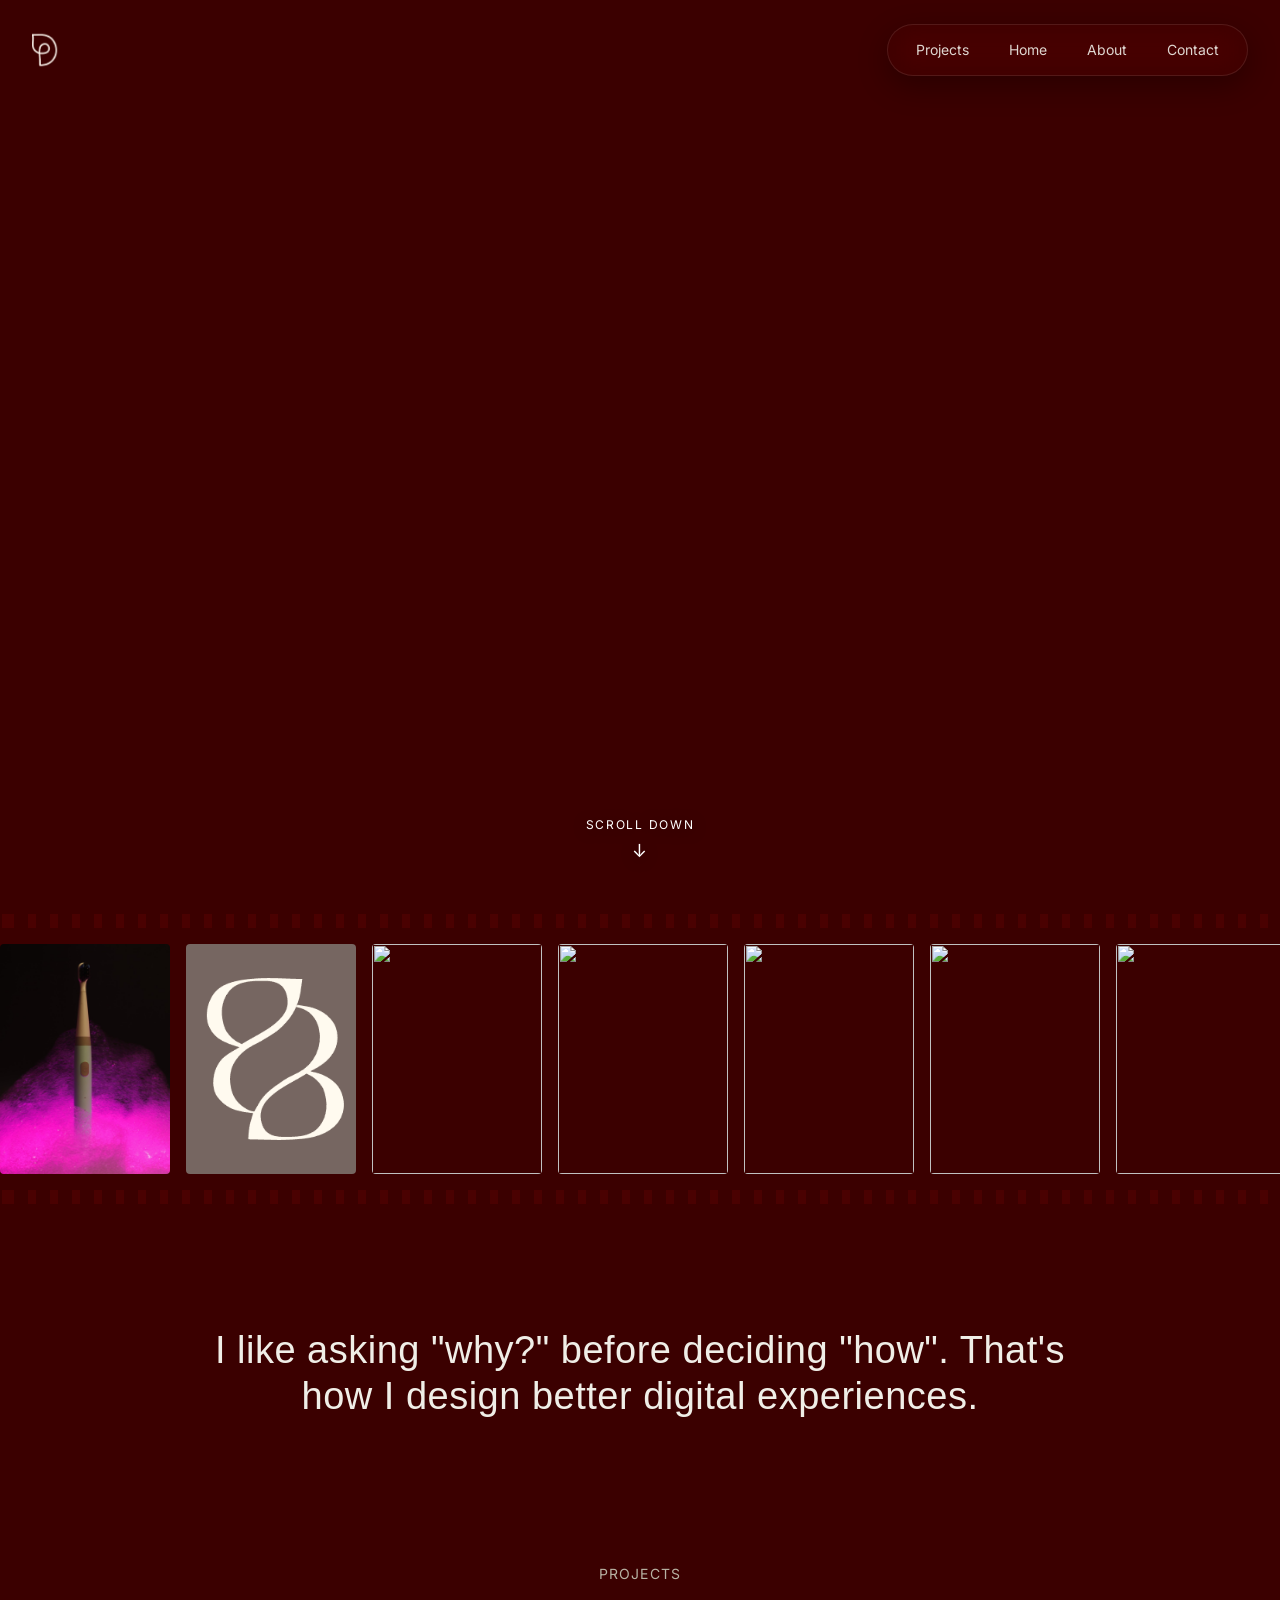
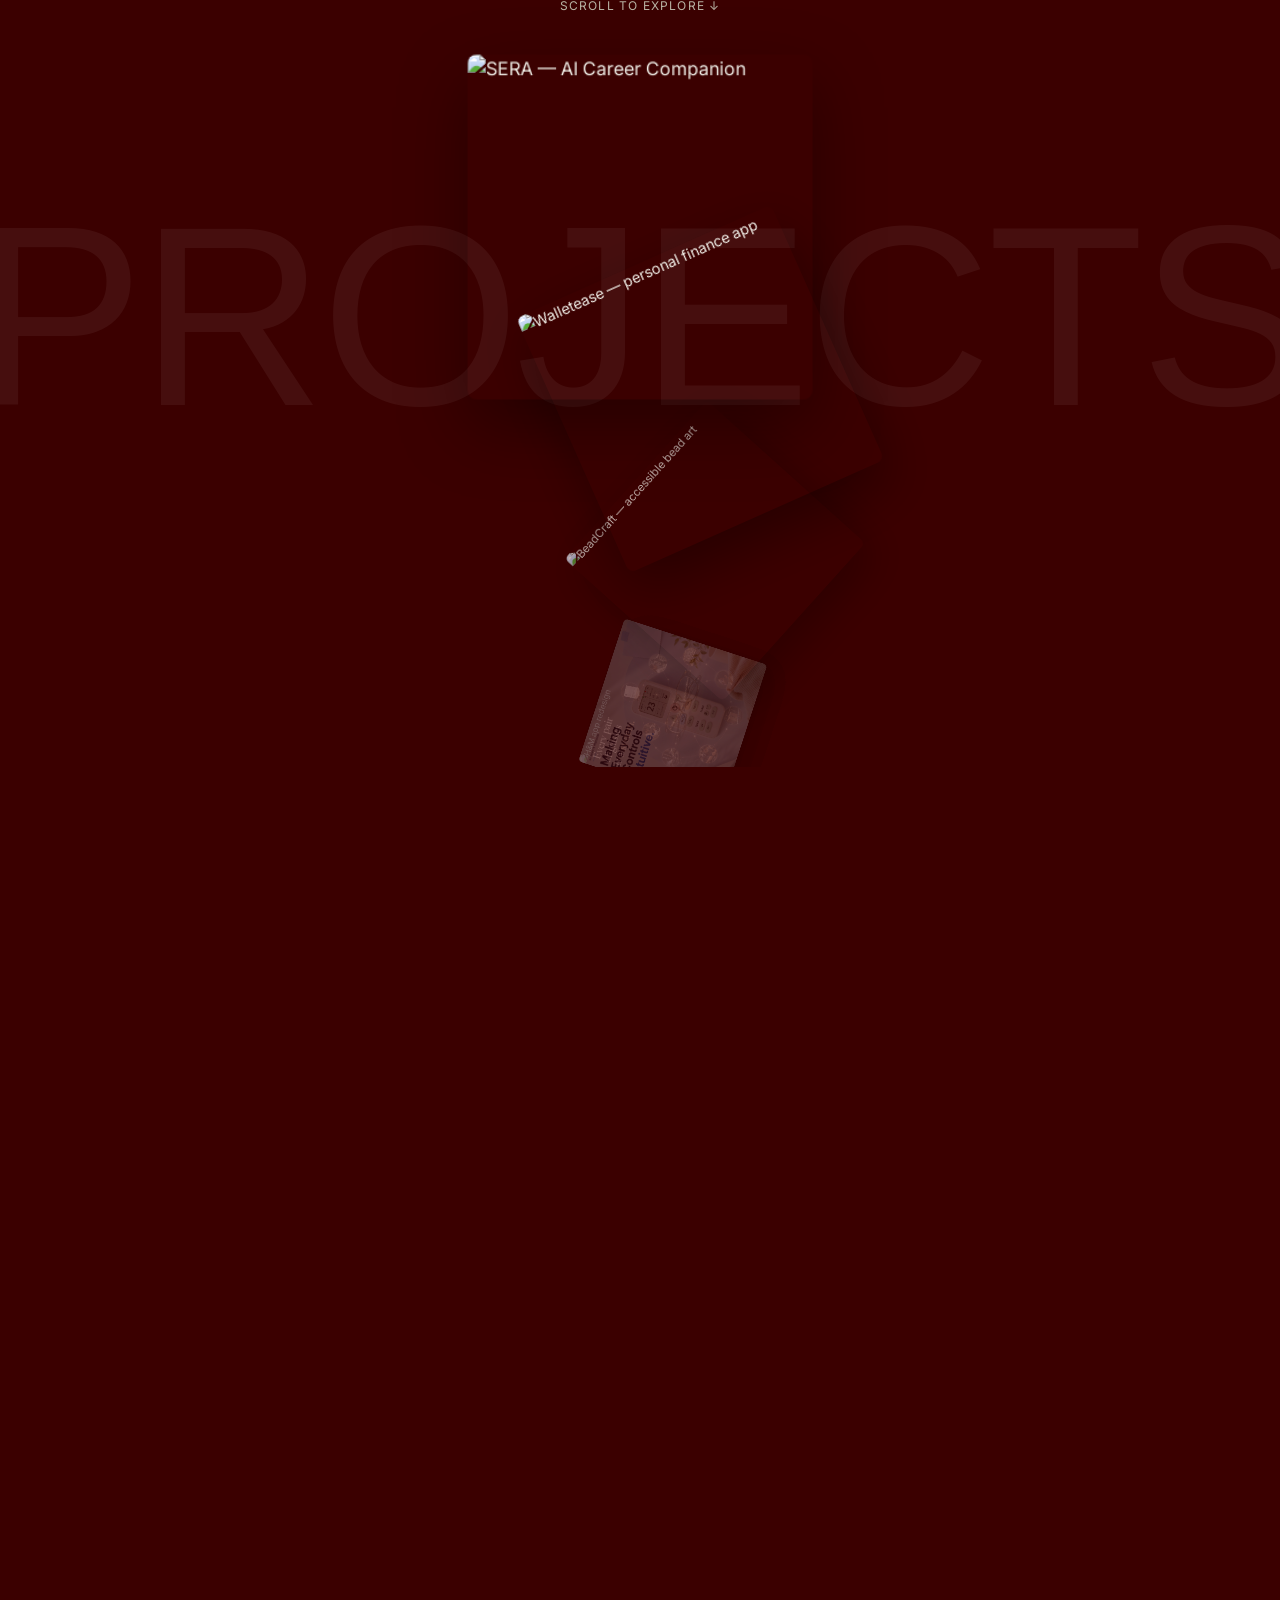
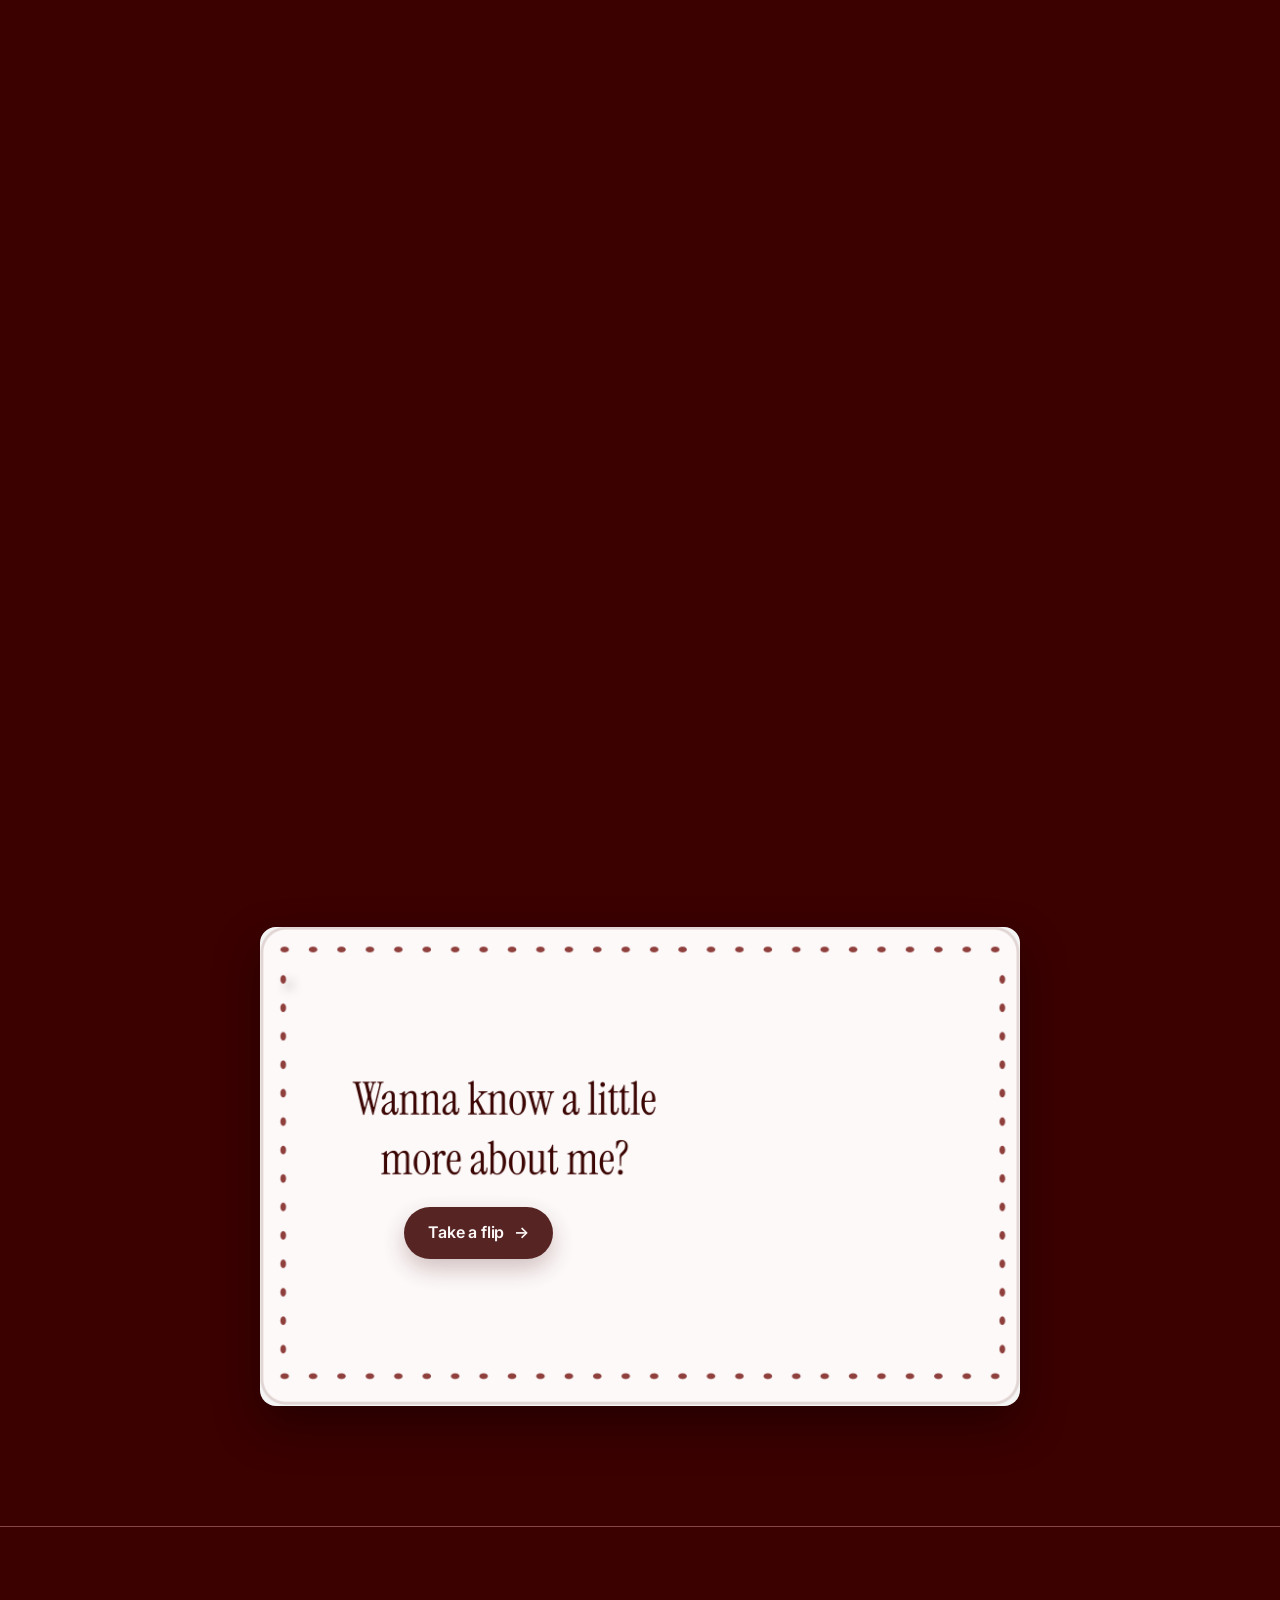
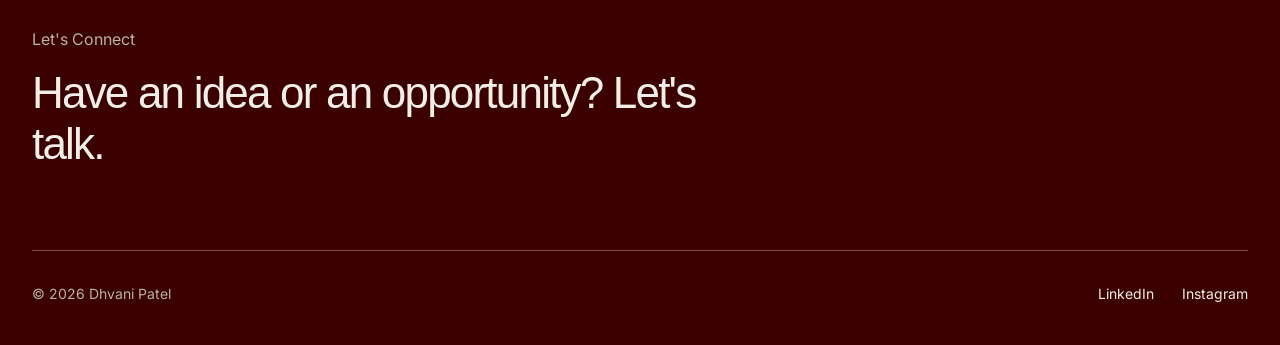
==== commit 16fa5196: "Blur project-card image on hover for text legibility Matches the homepage stage-card treatment (blur" ====
--- a/index.html
+++ b/index.html
@@ -4,7 +4,7 @@
 <meta charset="UTF-8">
 <meta name="viewport" content="width=device-width, initial-scale=1.0">
 <title>Dhvani Patel — UI/UX Designer</title>
-<link rel="stylesheet" href="styles.css?v=16">
+<link rel="stylesheet" href="styles.css?v=17">
 </head>
 <body>
 
--- a/styles.css
+++ b/styles.css
@@ -413,7 +413,7 @@
   object-fit: cover;
   transition: transform 0.6s ease, filter 0.4s ease;
 }
-.project-card:hover img{ transform: scale(1.03); filter: brightness(0.6); }
+.project-card:hover img{ transform: scale(1.03); filter: blur(5px) brightness(0.6); }
 /* Same hover-revealed name + one-line gist as the homepage's scroll-stage
    cards (see .stage-card-title/.stage-card-name/.stage-card-desc) —
    reused as-is here rather than duplicated under a project-card-* name. */
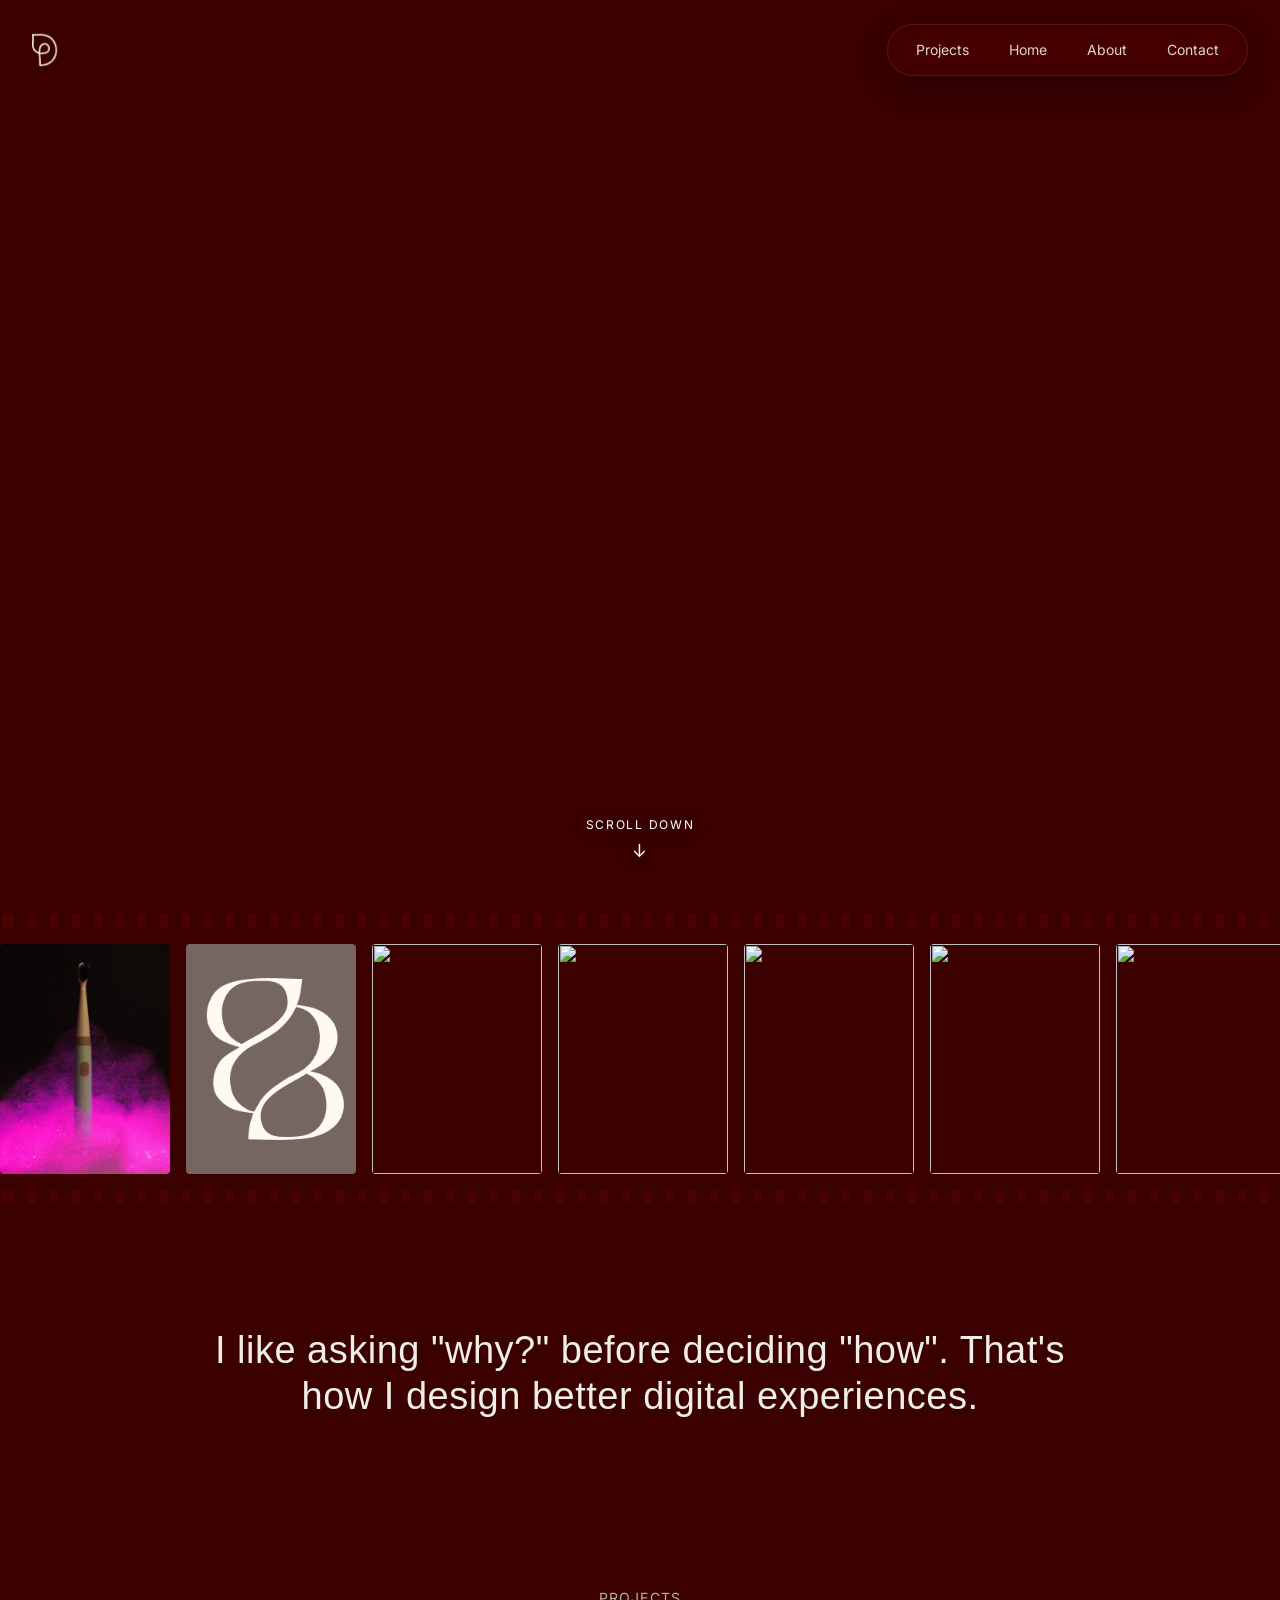
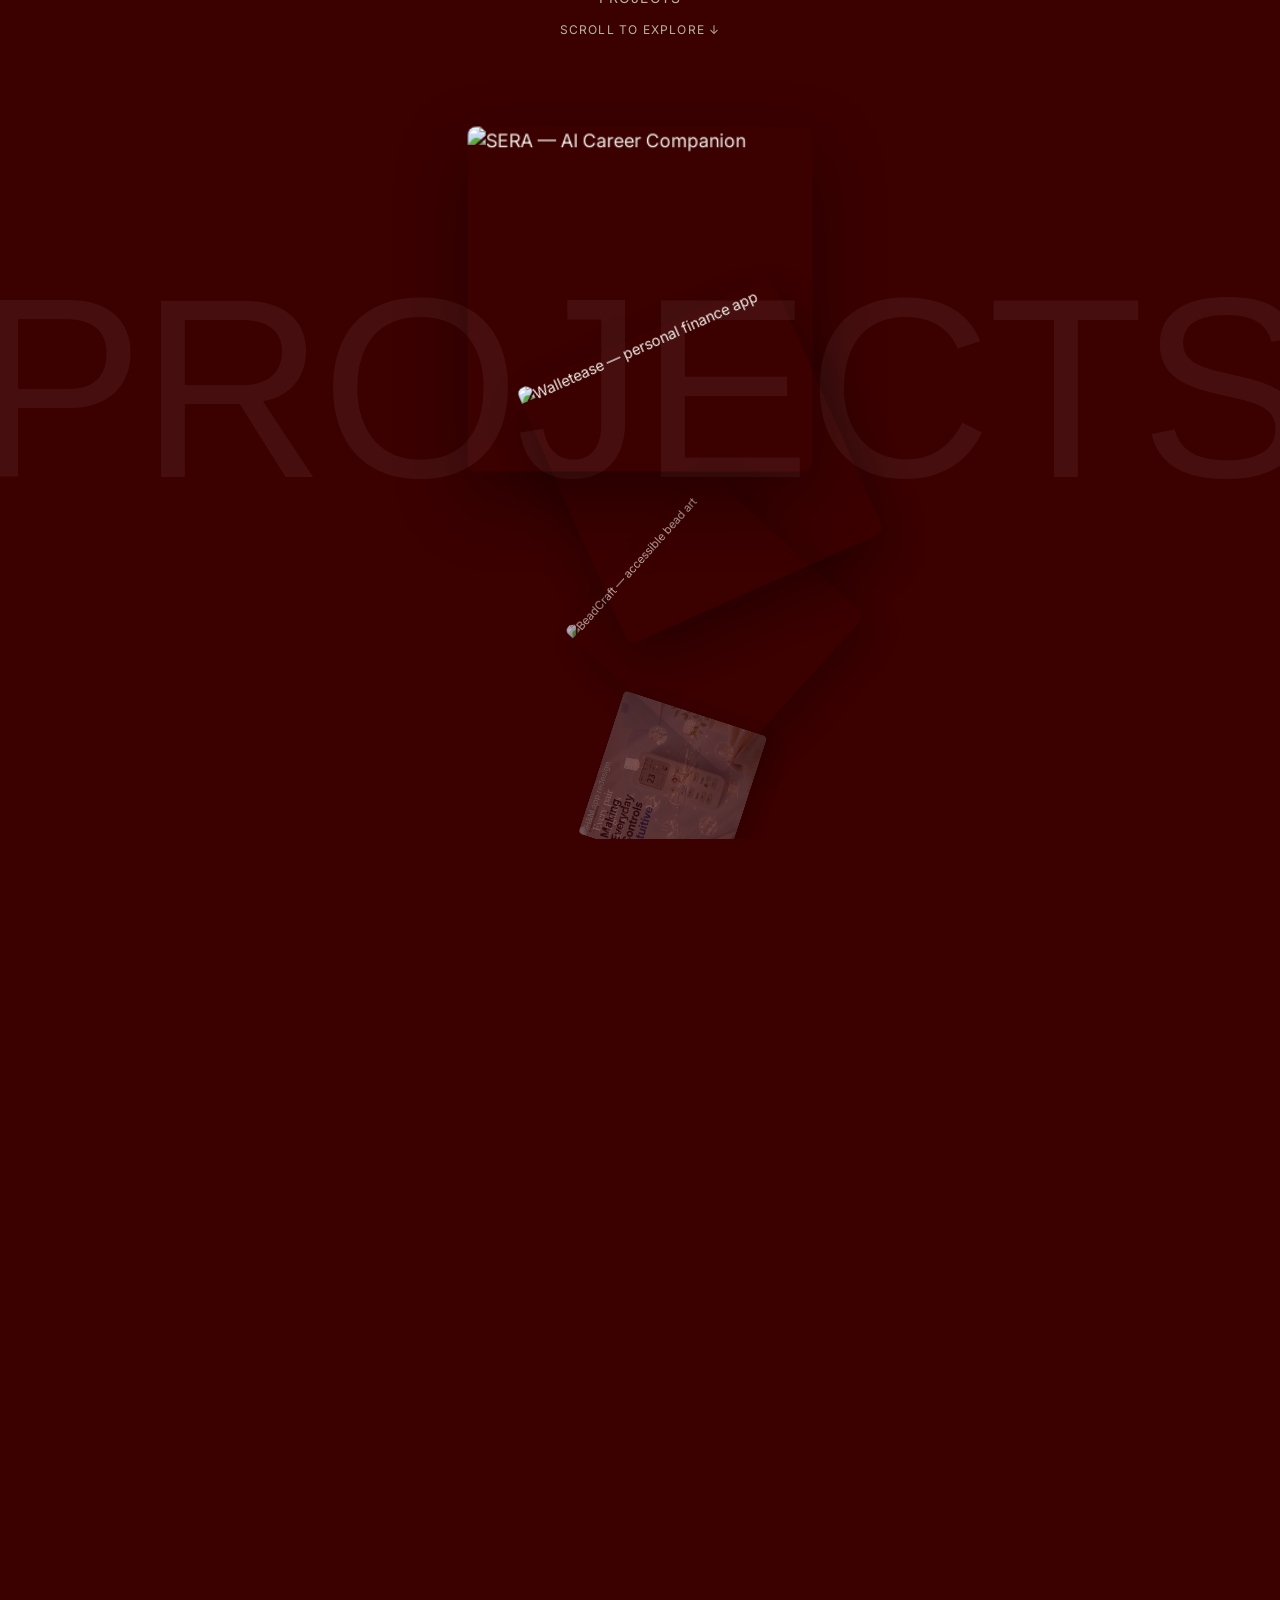
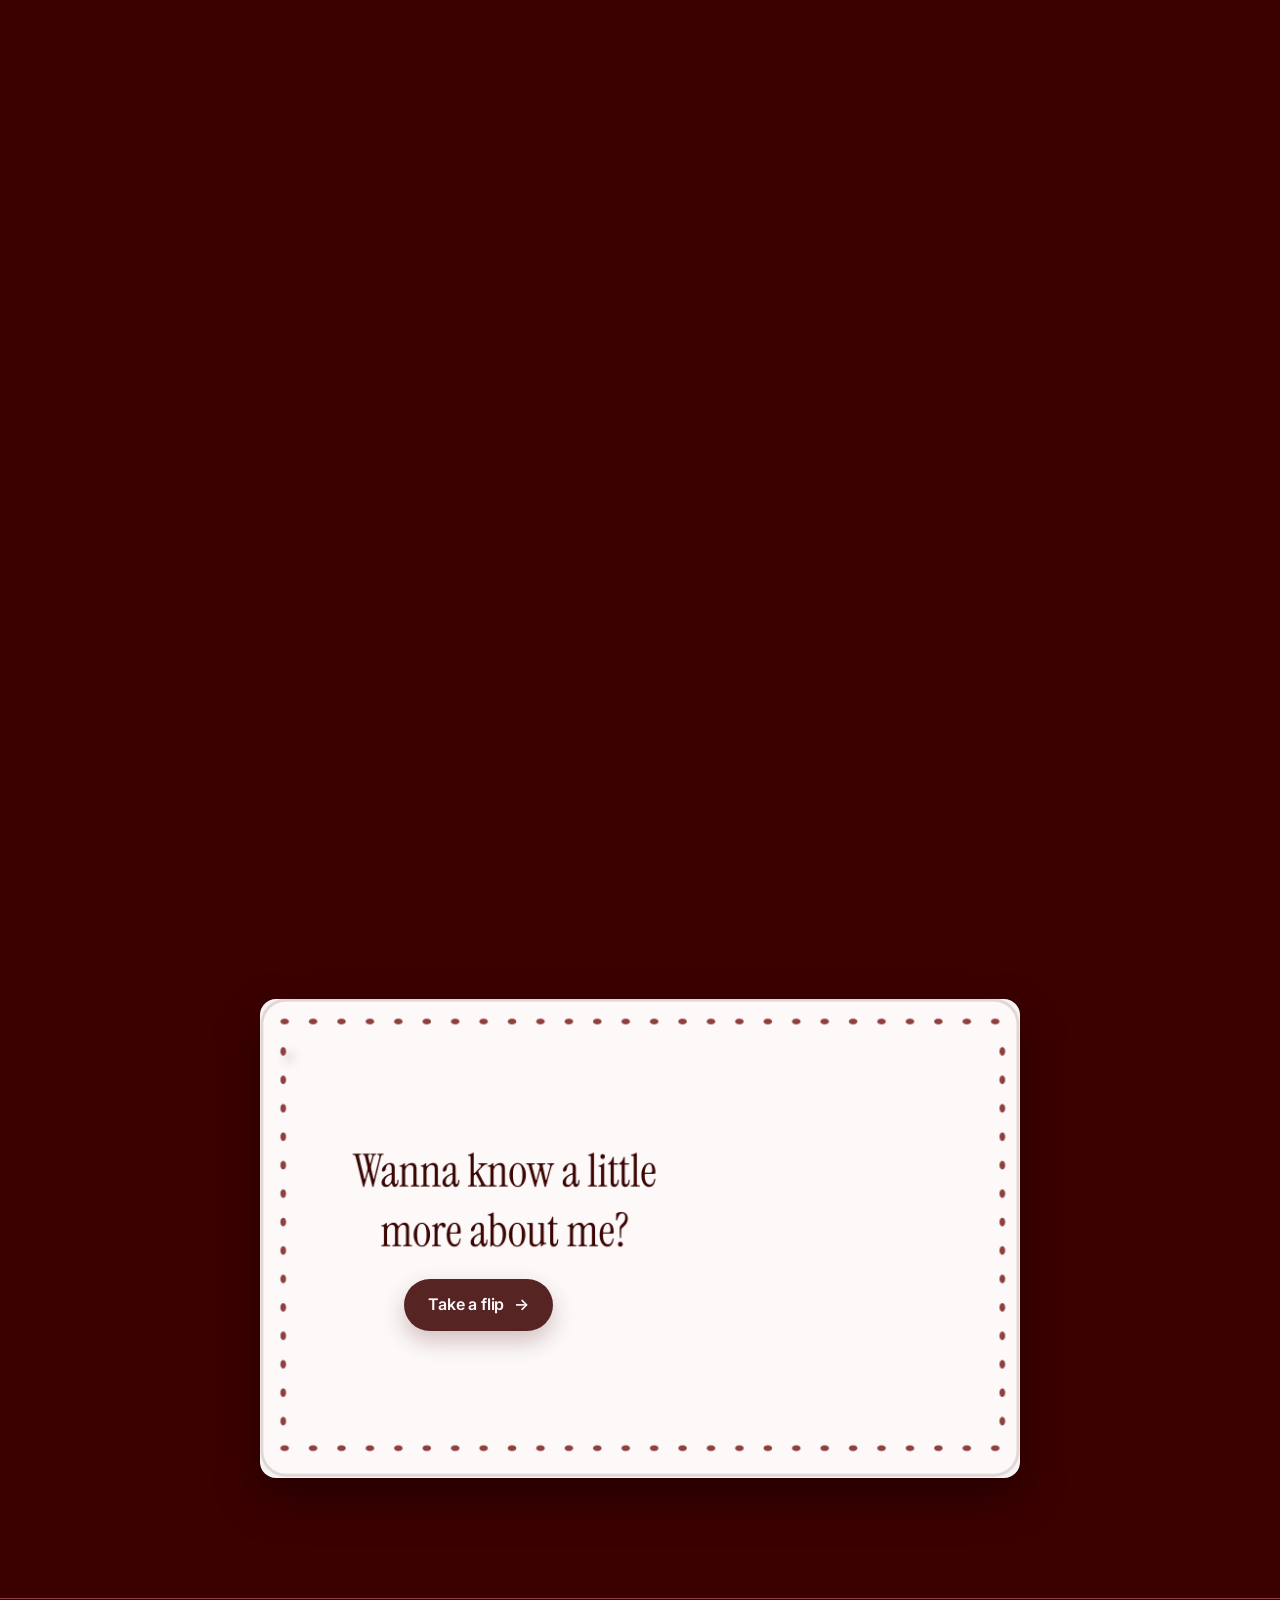
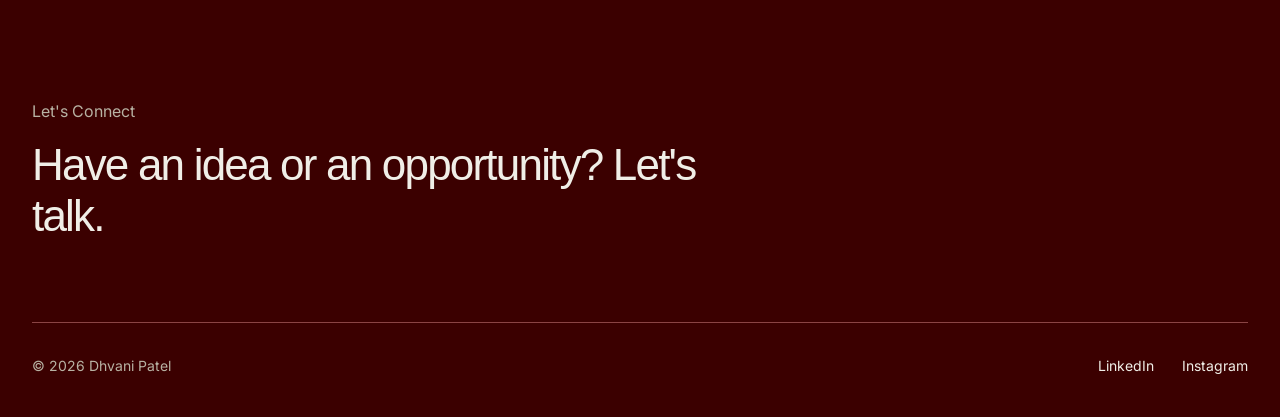
==== commit b6d6f858: "Fix Projects header spacing without re-crowding the cards The previous fix bumped .stage-header's ow" ====
--- a/index.html
+++ b/index.html
@@ -4,7 +4,7 @@
 <meta charset="UTF-8">
 <meta name="viewport" content="width=device-width, initial-scale=1.0">
 <title>Dhvani Patel — UI/UX Designer</title>
-<link rel="stylesheet" href="styles.css?v=17">
+<link rel="stylesheet" href="styles.css?v=18">
 </head>
 <body>
 
--- a/styles.css
+++ b/styles.css
@@ -808,12 +808,20 @@
 }
 .form-status.is-error{ color: var(--color-accent); }
 
-/* Desktop only (1200px+): nudges the "Projects / Scroll to explore" header
-   further down from the top of the sticky viewport, so it isn't sitting
-   right up against the Approach quote above it. Left untouched below
-   1200px — tablet/phone keep the original top: 48px. */
+/* Desktop only (1200px+): adds breathing room between the Approach quote
+   and the "Projects / Scroll to explore" header that follows it.
+   .stage-header sits inside .stage-sticky at a fixed `top`, which applies
+   both before AND after the section pins — bumping that top (as an
+   earlier pass here did) pulls the header away from the quote above but
+   pulls it just as close to the settled card grid below, since both gaps
+   share that one property. Padding on .approach instead adds pure
+   document-flow space before .project-stage even starts, so it only
+   affects the gap above the header — the header's own `top: 48px` (see
+   base .stage-header rule) stays untouched, preserving its gap to the
+   cards below. Left untouched below 1200px — tablet/phone keep the
+   original 48px bottom padding. */
 @media (min-width: 1200px){
-  .stage-header{ top: 96px; }
+  .approach{ padding-bottom: 120px; }
 }
 
 /* ---------- Responsive ---------- */
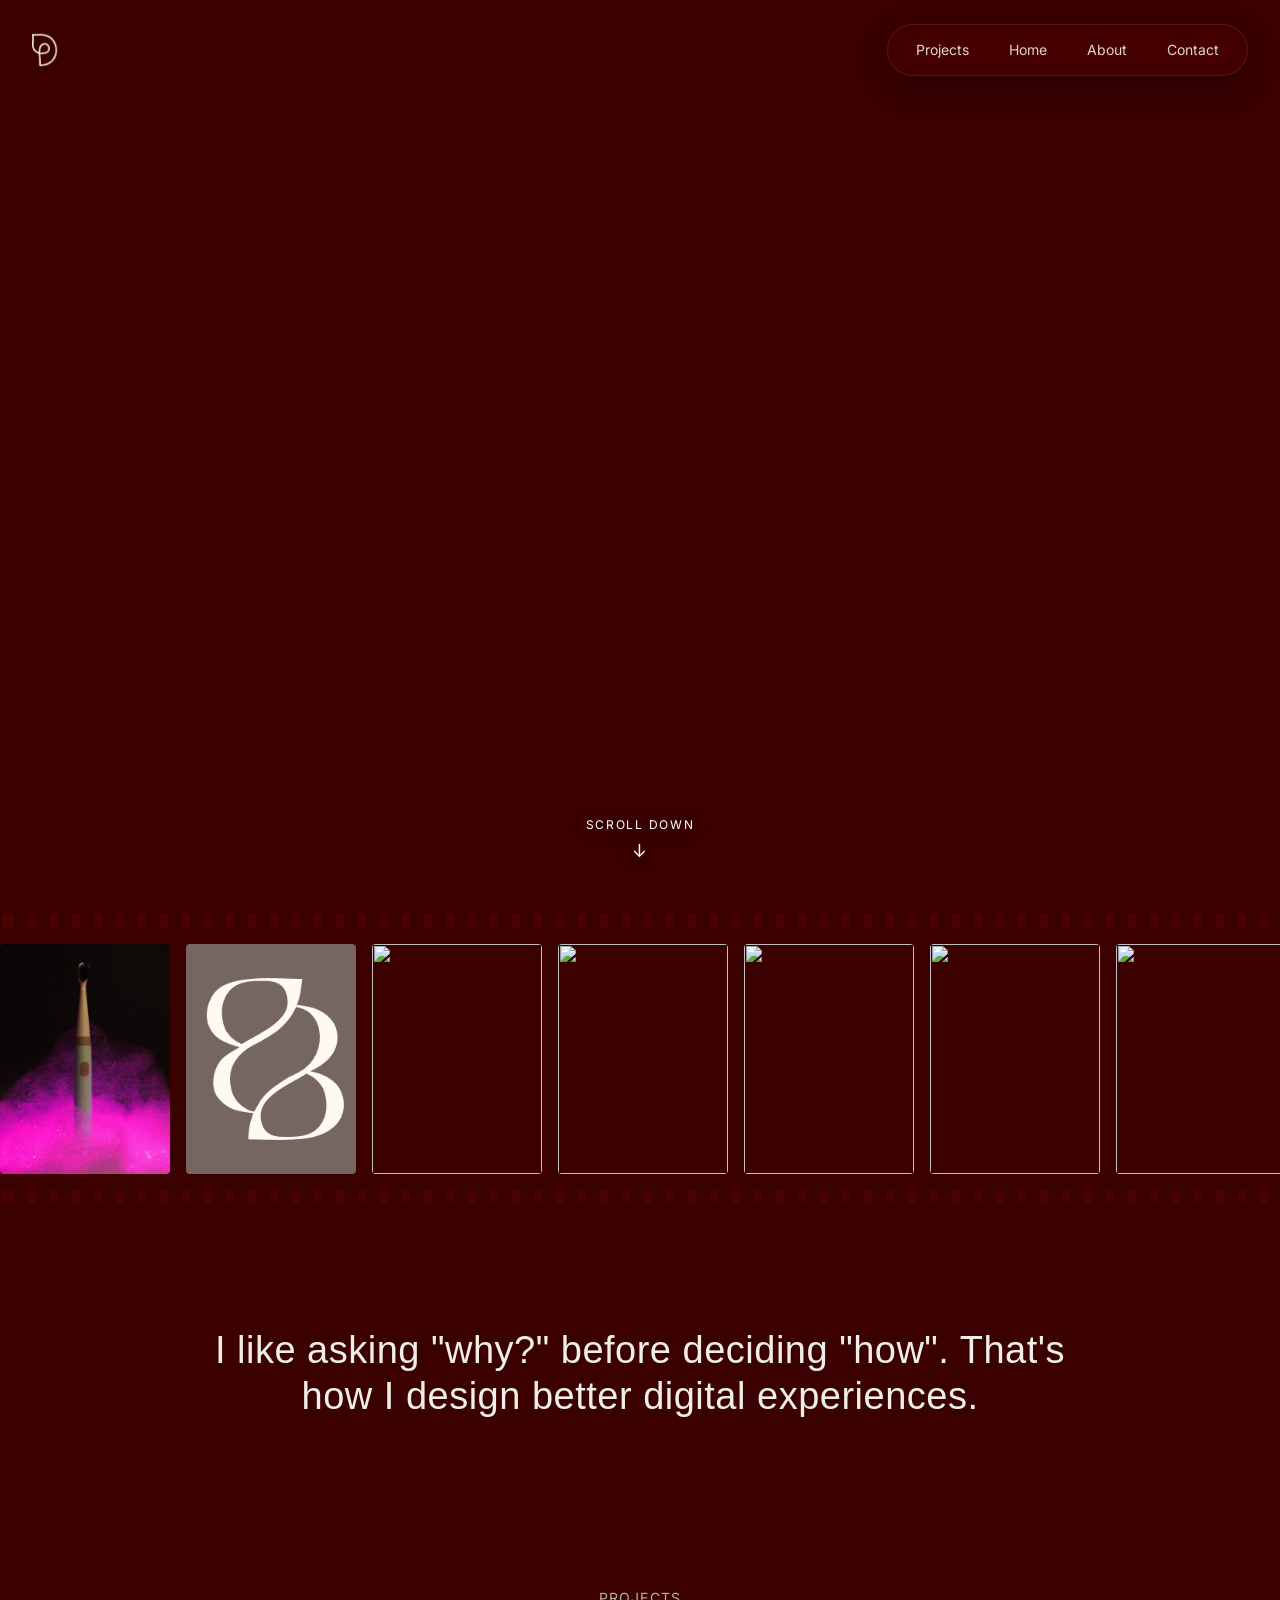
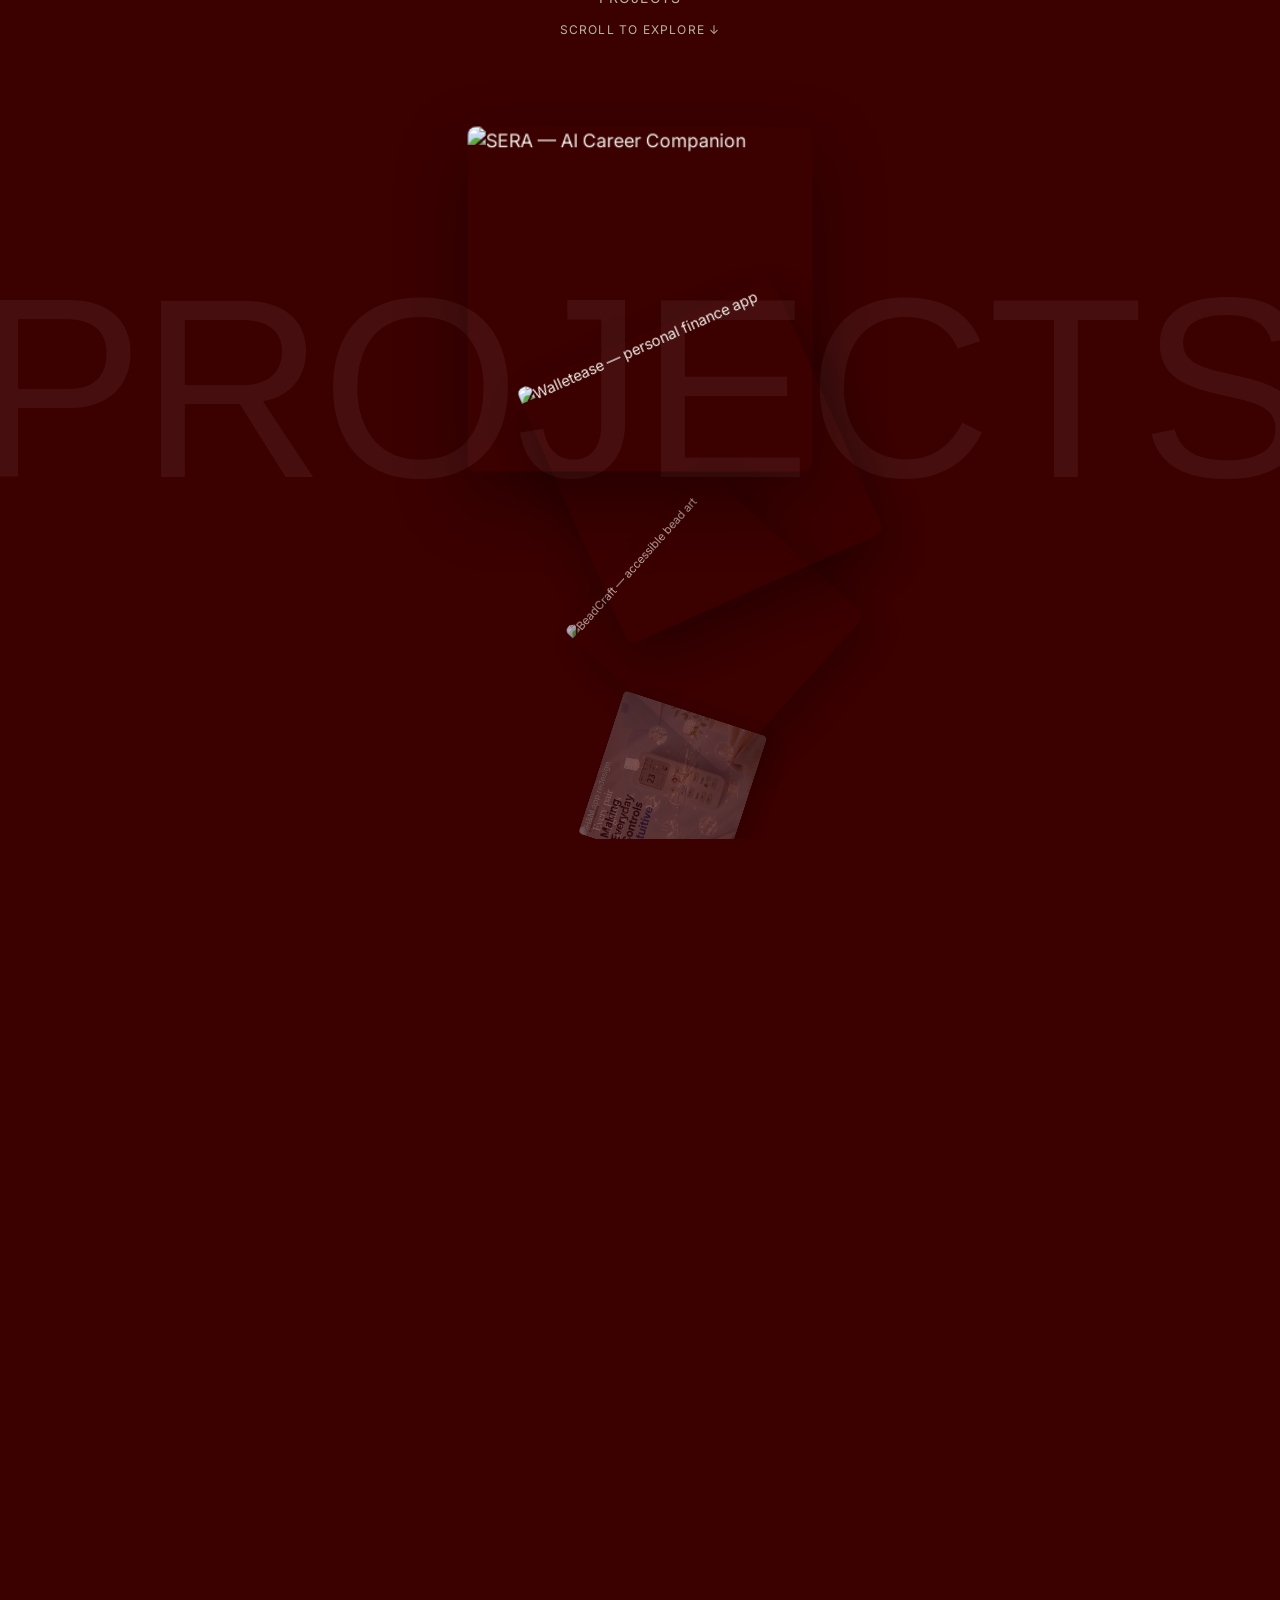
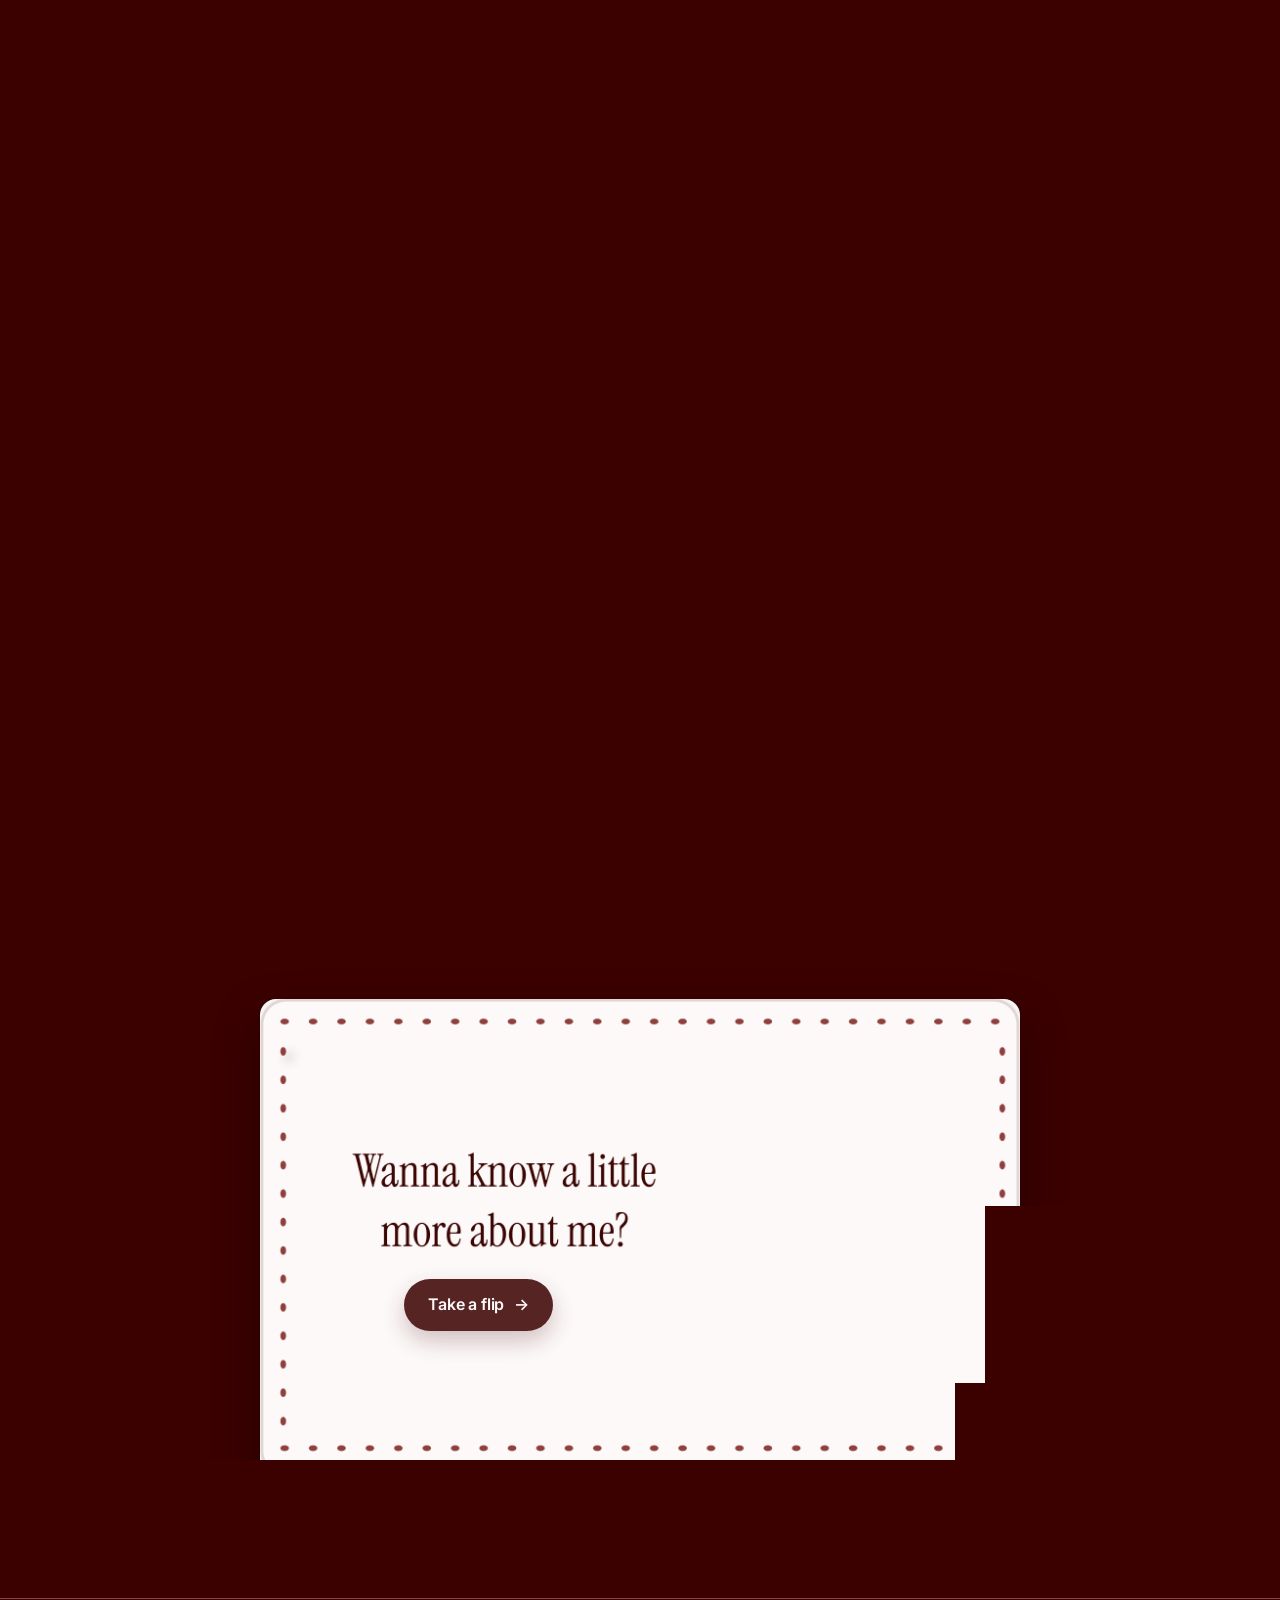
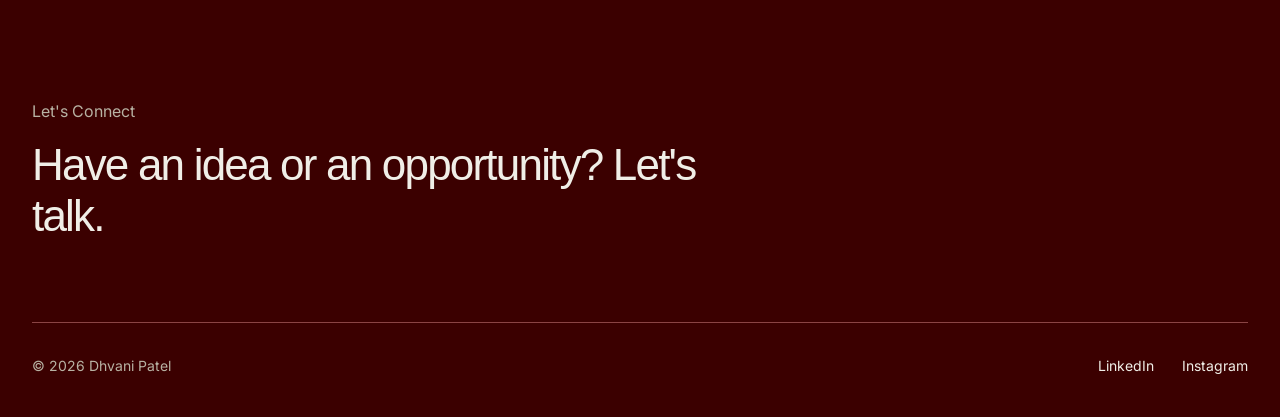
==== commit 36639a0c: "Bump hover overlay text size on the Projects grid cards .project-card is roughly double the size of " ====
--- a/index.html
+++ b/index.html
@@ -4,7 +4,7 @@
 <meta charset="UTF-8">
 <meta name="viewport" content="width=device-width, initial-scale=1.0">
 <title>Dhvani Patel — UI/UX Designer</title>
-<link rel="stylesheet" href="styles.css?v=18">
+<link rel="stylesheet" href="styles.css?v=19">
 </head>
 <body>
 
@@ -184,6 +184,6 @@
   </div>
 </footer>
 
-<script src="script.js?v=4"></script>
+<script src="script.js?v=6"></script>
 </body>
 </html>
--- a/styles.css
+++ b/styles.css
@@ -418,6 +418,11 @@
    cards (see .stage-card-title/.stage-card-name/.stage-card-desc) —
    reused as-is here rather than duplicated under a project-card-* name. */
 .project-card:hover .stage-card-title{ opacity: 1; }
+/* project-card is roughly double a homepage stage-card's size (grid cell
+   vs. a fixed 345px stack card), so the shared .stage-card-name/-desc
+   sizing reads too small here — scale both up to match. */
+.project-card .stage-card-name{ font-size: 32px; }
+.project-card .stage-card-desc{ font-size: 17px; max-width: 380px; }
 .project-card::before{
   content: "";
   position: absolute;
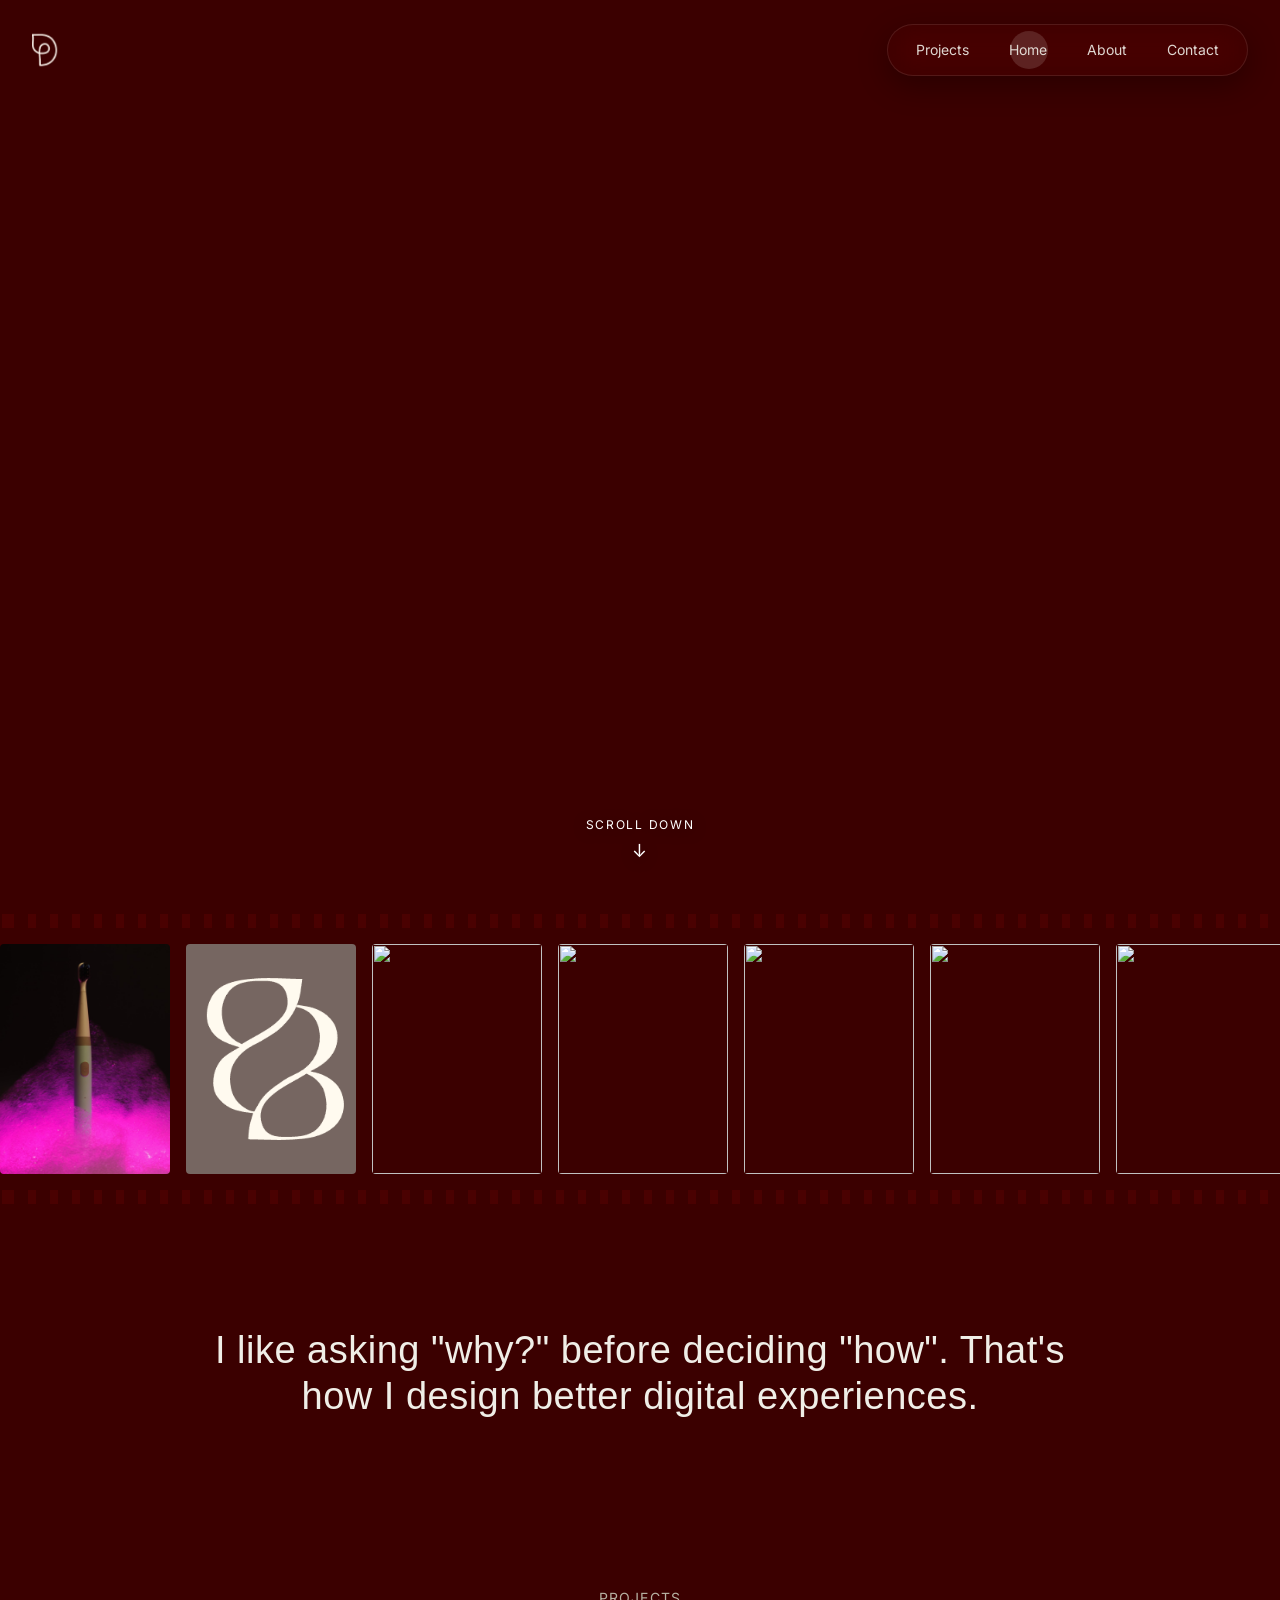
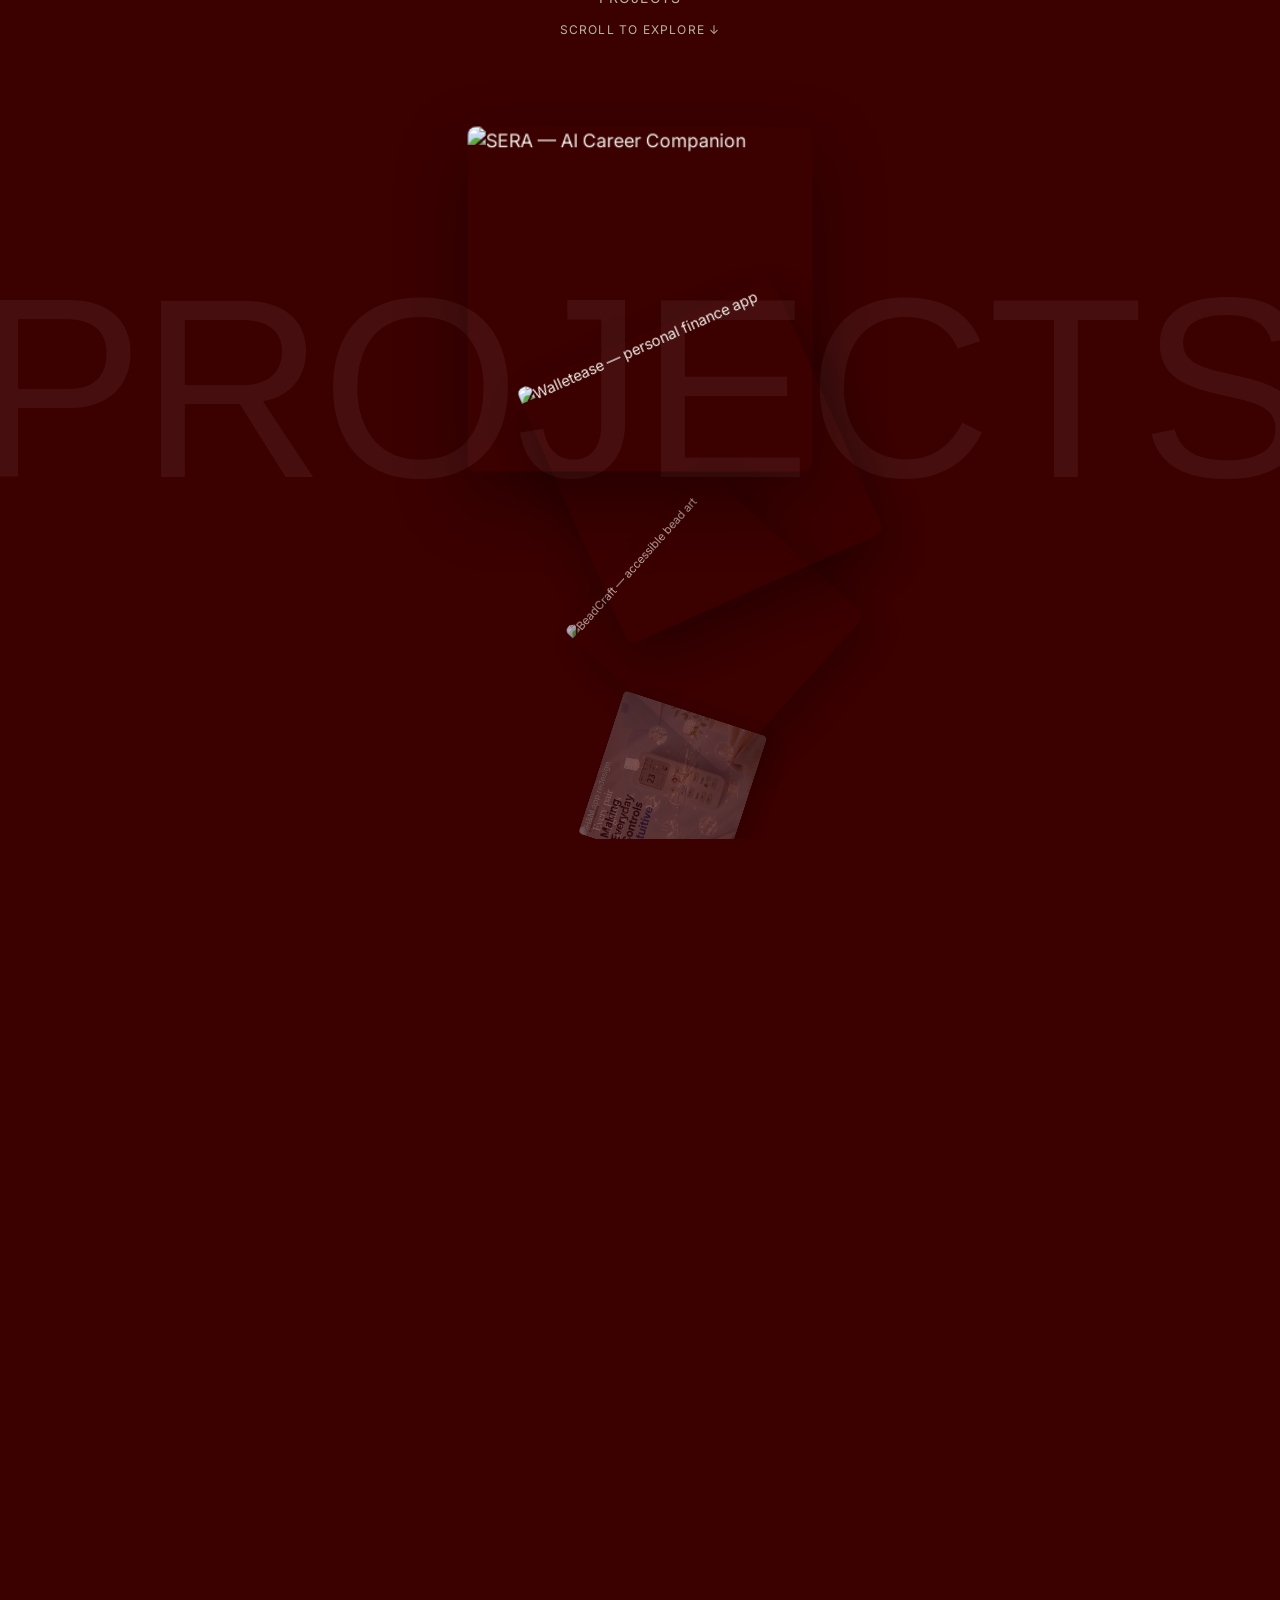
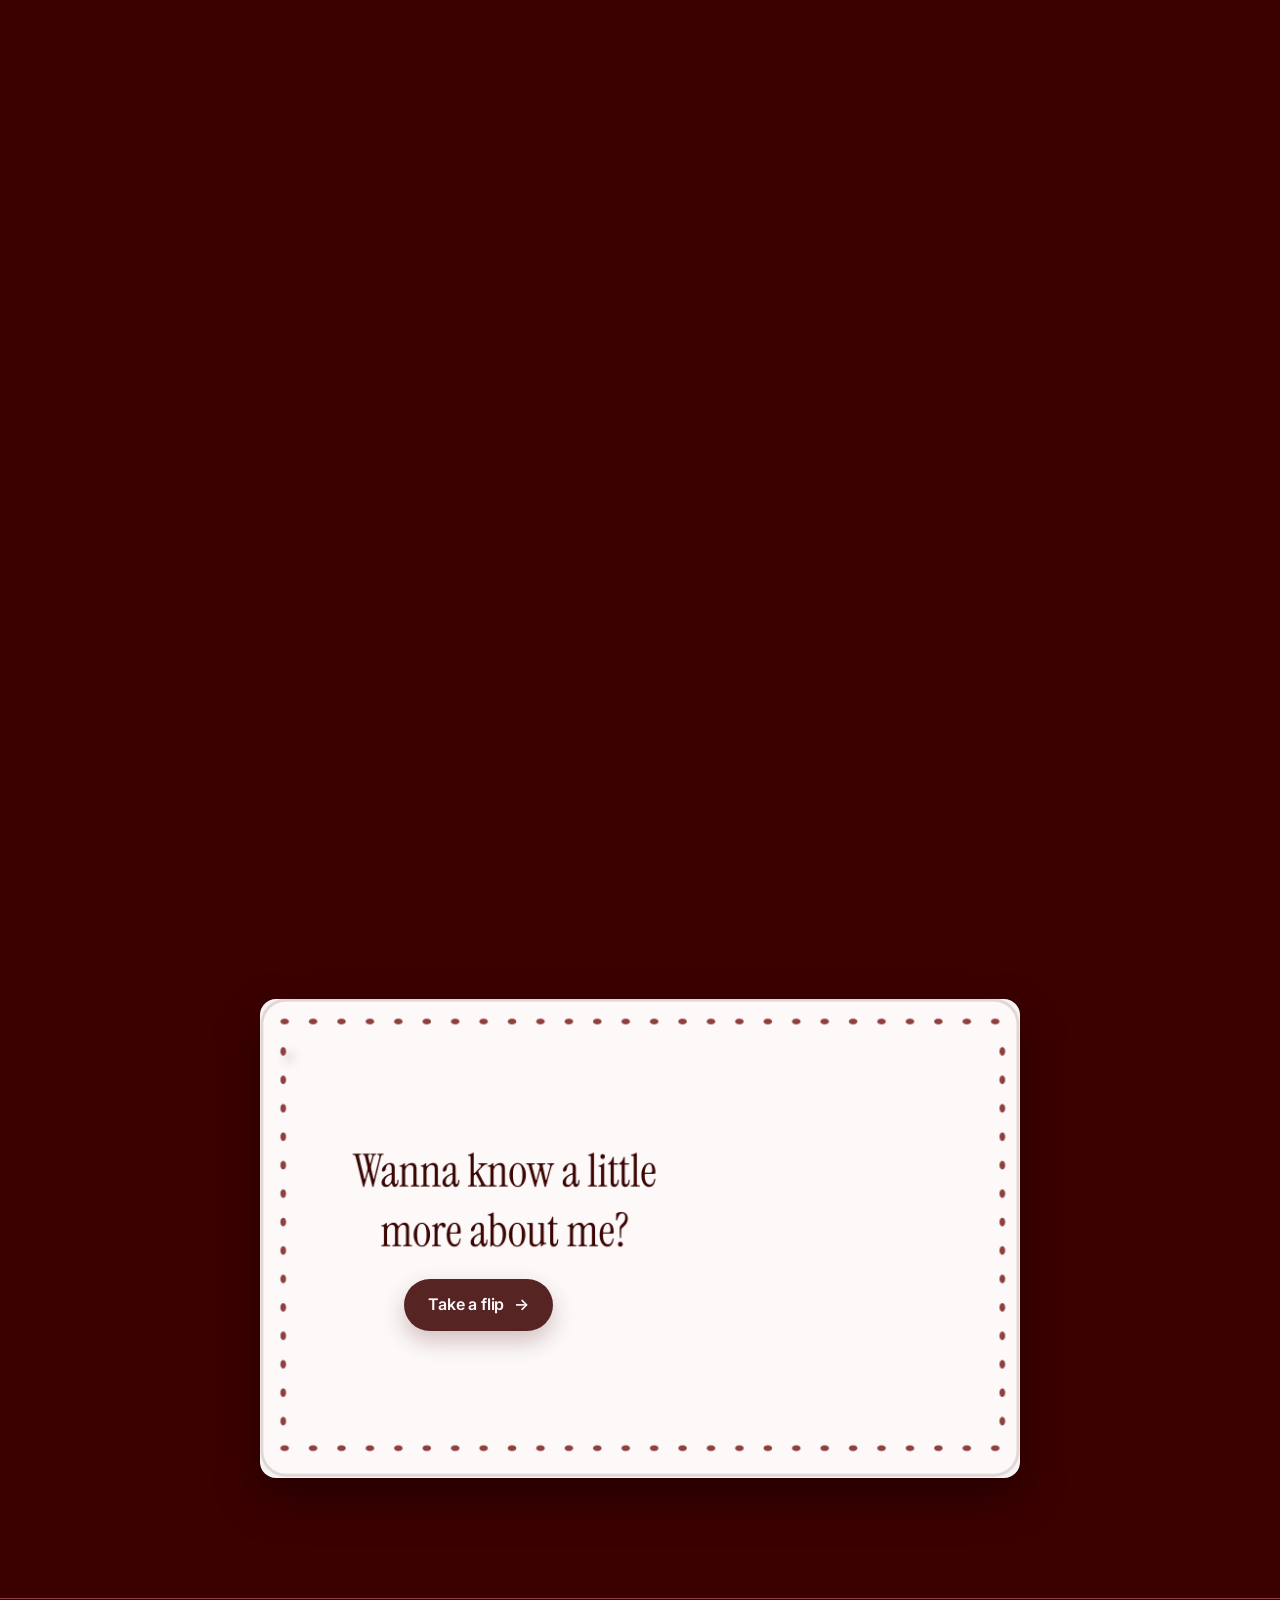
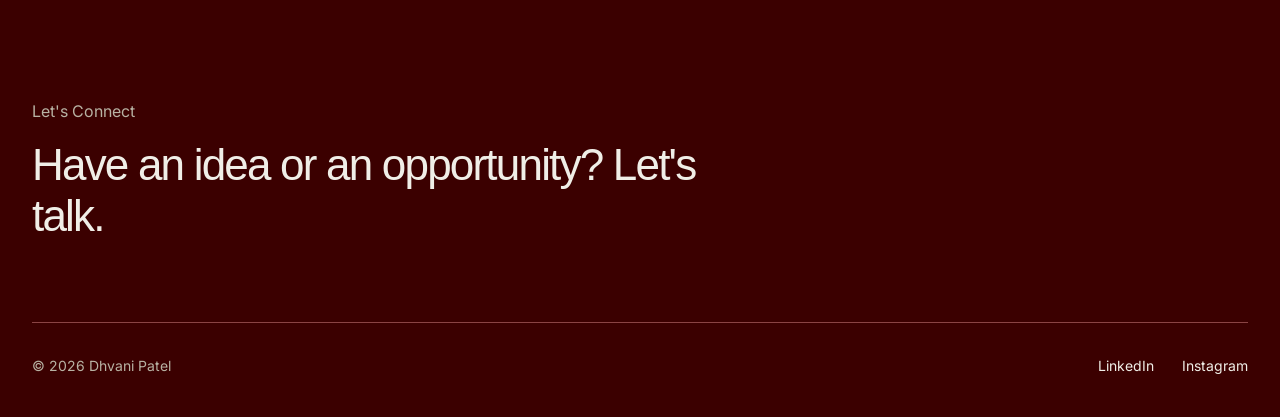
==== commit 611a1102: "Add active-section pill indicator to the nav A sliding pill highlights whichever nav link matches wh" ====
--- a/index.html
+++ b/index.html
@@ -4,17 +4,18 @@
 <meta charset="UTF-8">
 <meta name="viewport" content="width=device-width, initial-scale=1.0">
 <title>Dhvani Patel — UI/UX Designer</title>
-<link rel="stylesheet" href="styles.css?v=19">
+<link rel="stylesheet" href="styles.css?v=21">
 </head>
 <body>
 
 <nav class="nav">
   <a href="index.html" class="logo"><img src="logo.png" alt="Dhvani Patel"></a>
   <div class="nav-links">
-    <a href="projects.html">Projects</a>
-    <a href="index.html">Home</a>
-    <a href="index.html#about">About</a>
-    <a href="contact.html">Contact</a>
+    <span class="nav-pill" aria-hidden="true"></span>
+    <a href="projects.html" data-nav="projects">Projects</a>
+    <a href="index.html" data-nav="home">Home</a>
+    <a href="index.html#about" data-nav="about">About</a>
+    <a href="contact.html" data-nav="contact">Contact</a>
   </div>
   <button class="nav-toggle" aria-label="Menu">☰</button>
 </nav>
@@ -184,6 +185,6 @@
   </div>
 </footer>
 
-<script src="script.js?v=6"></script>
+<script src="script.js?v=9"></script>
 </body>
 </html>
--- a/styles.css
+++ b/styles.css
@@ -84,6 +84,7 @@
 /* Just the link group reads as its own clickable surface — a translucent,
    blurred pill — separate from the logo, which stays plain. */
 .nav-links{
+  position: relative;
   display: flex;
   gap: 40px;
   font-size: 14px;
@@ -95,8 +96,27 @@
   border: 1px solid rgba(240, 238, 231, 0.1);
   box-shadow: 0 10px 30px rgba(0, 0, 0, 0.3);
 }
-.nav-links a{ opacity: .9; }
+.nav-links a{ position: relative; z-index: 1; opacity: .9; }
 .nav-links a:hover{ opacity: 1; }
+/* Active-section indicator: a pill that slides beneath whichever link
+   matches the current page/scroll position (see initNavActiveIndicator in
+   script.js), sized and positioned in JS to exactly match that link's own
+   box. On index.html, "Home" and "About" are two scroll-tracked regions of
+   the same page rather than separate pages, so the pill can also just sit
+   at opacity 0 — scrolled somewhere that's neither (Projects, Approach,
+   the footer) — rather than always pointing at one or the other. */
+.nav-pill{
+  position: absolute;
+  top: 6px;
+  bottom: 6px;
+  left: 0;
+  width: 0;
+  border-radius: 100px;
+  background: rgba(240, 238, 231, 0.14);
+  opacity: 0;
+  pointer-events: none;
+  transition: left 0.35s cubic-bezier(.22,1,.36,1), width 0.35s cubic-bezier(.22,1,.36,1), top 0.35s cubic-bezier(.22,1,.36,1), height 0.35s cubic-bezier(.22,1,.36,1), opacity 0.25s ease;
+}
 .nav-toggle{ display: none; font-size: 24px; }
 
 /* ---------- Hero ---------- */
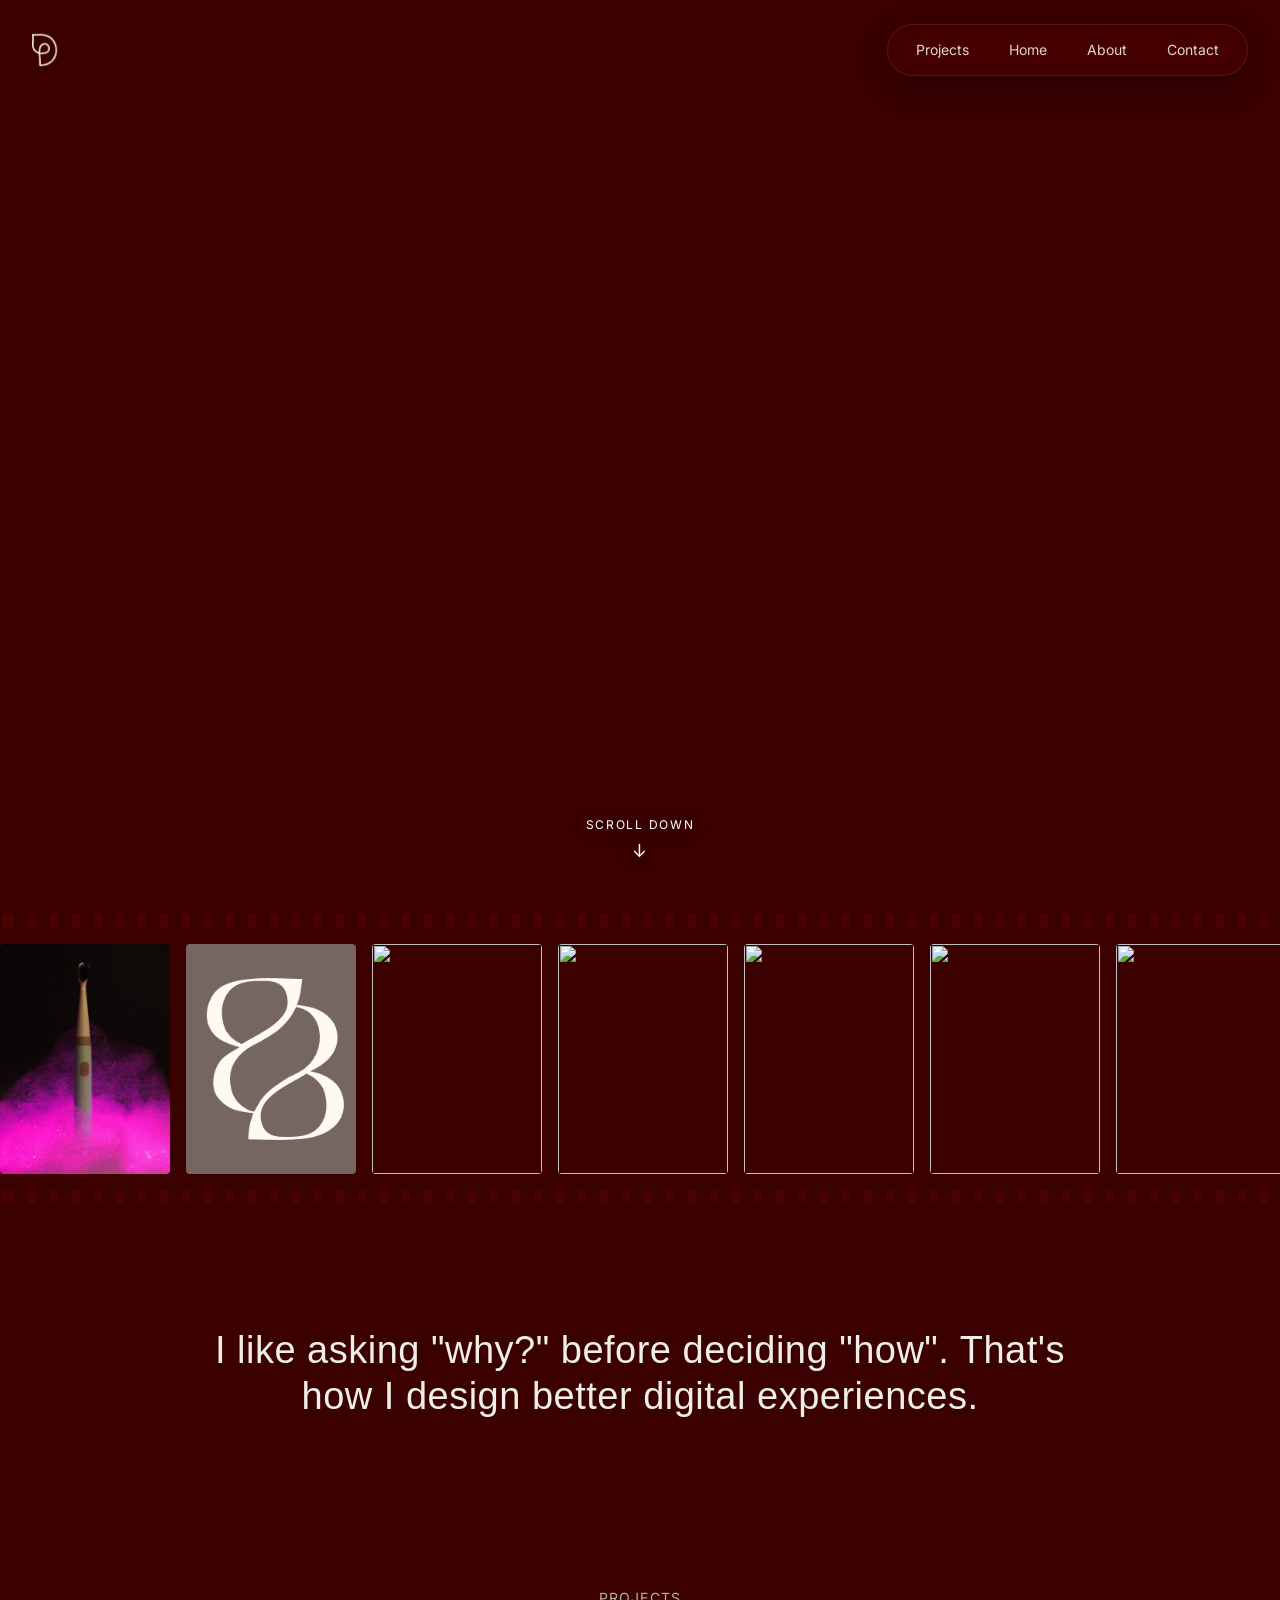
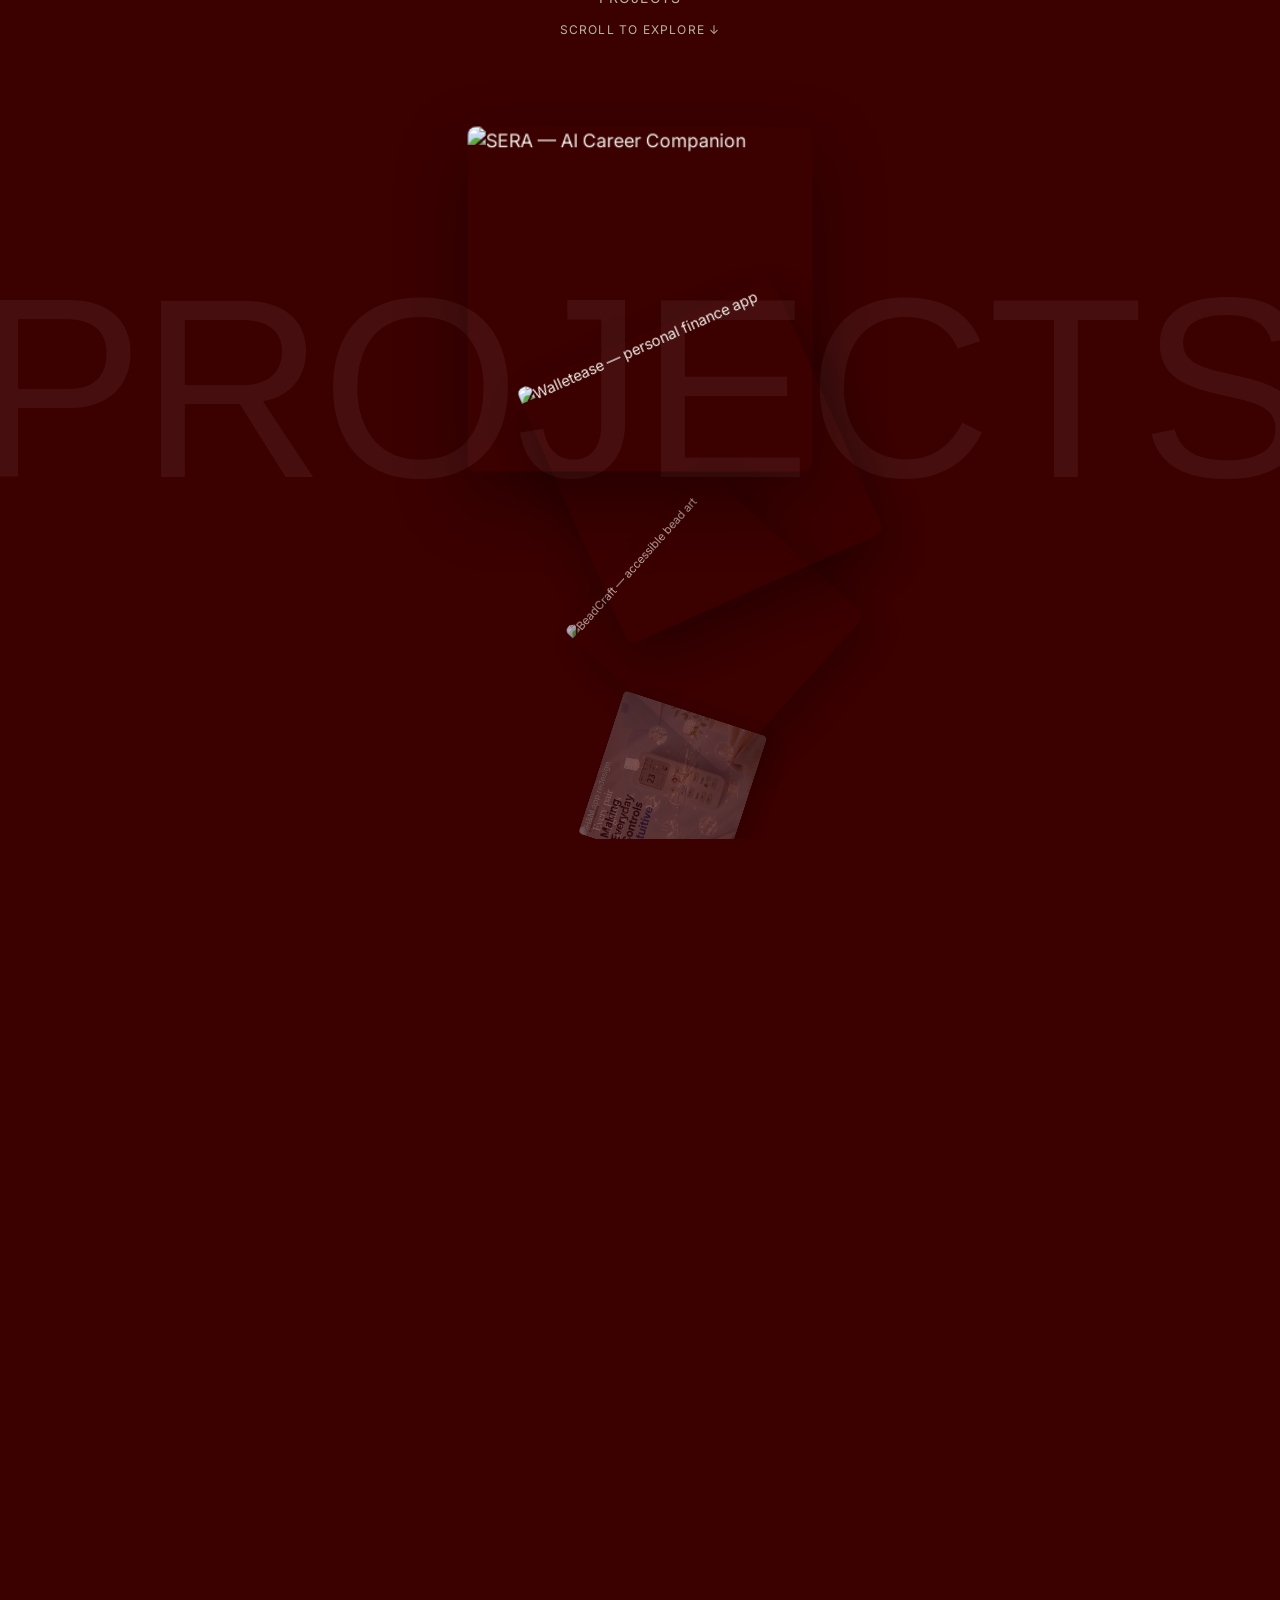
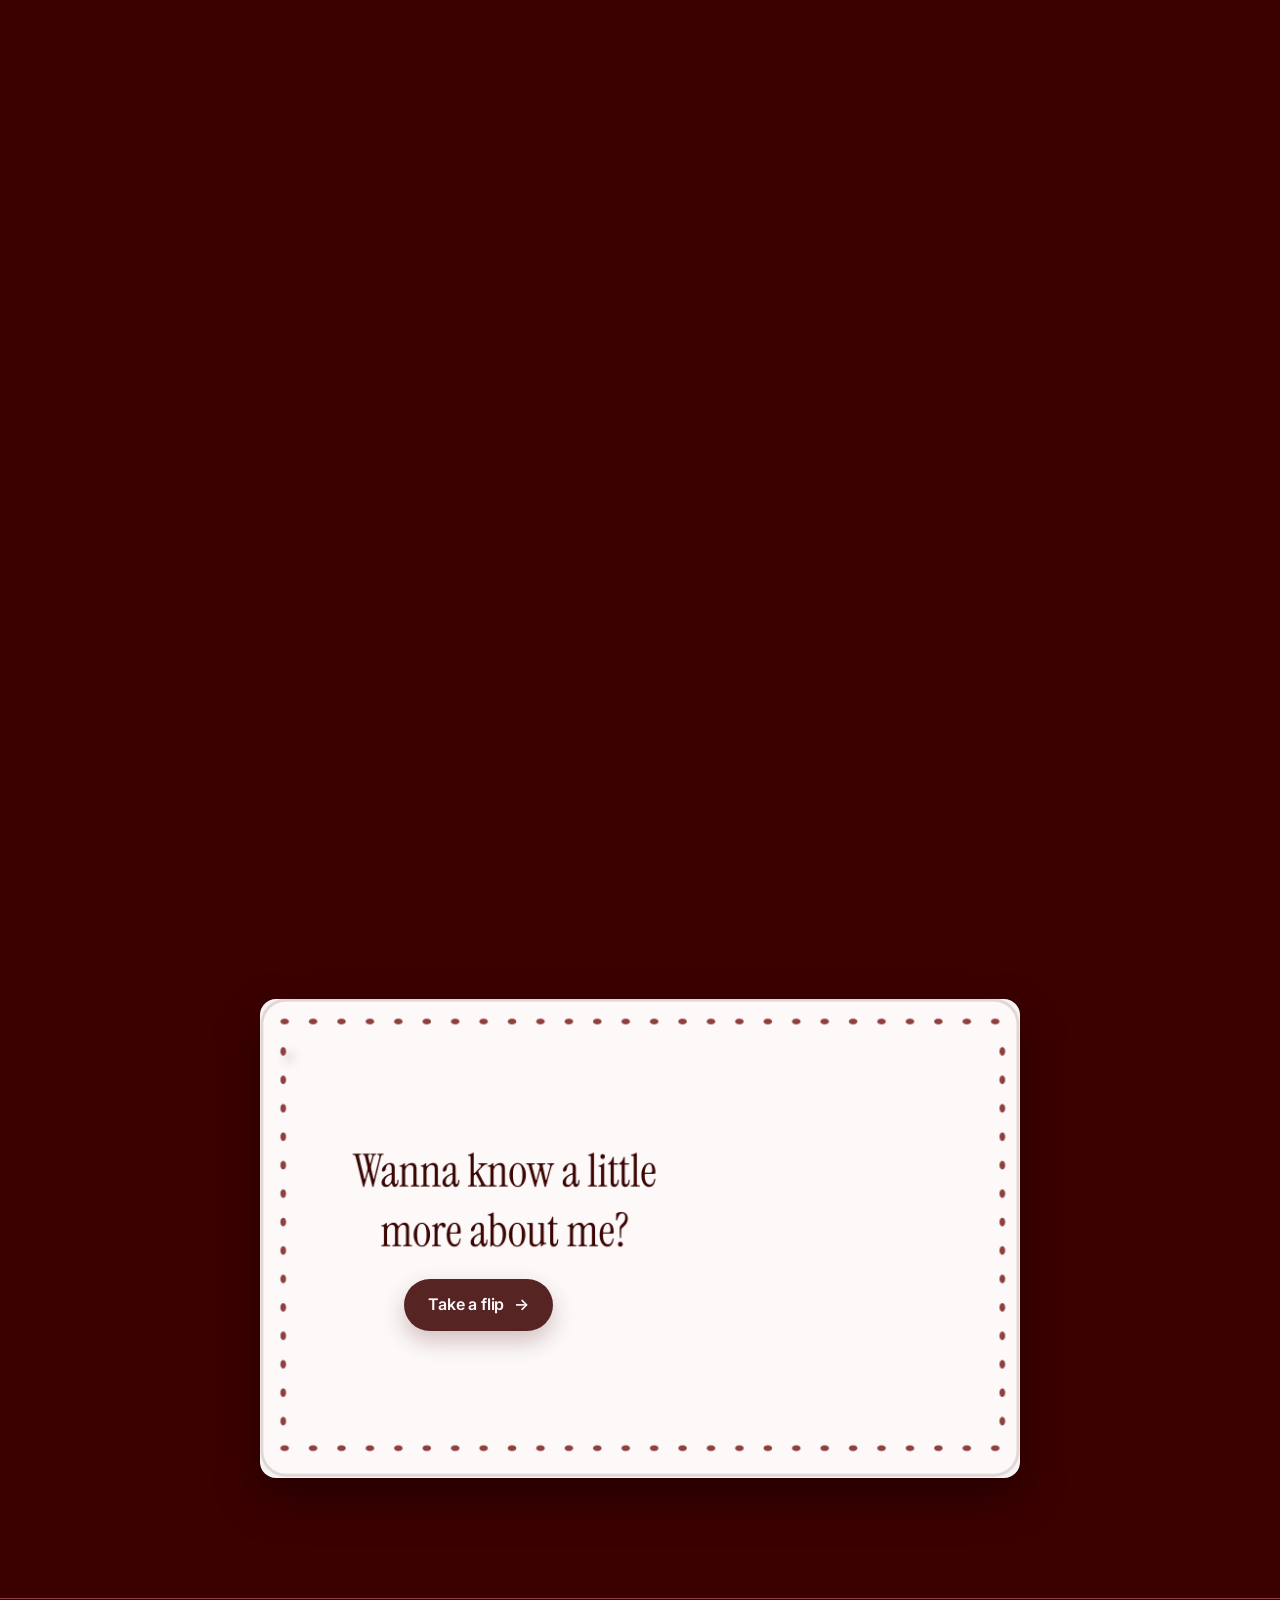
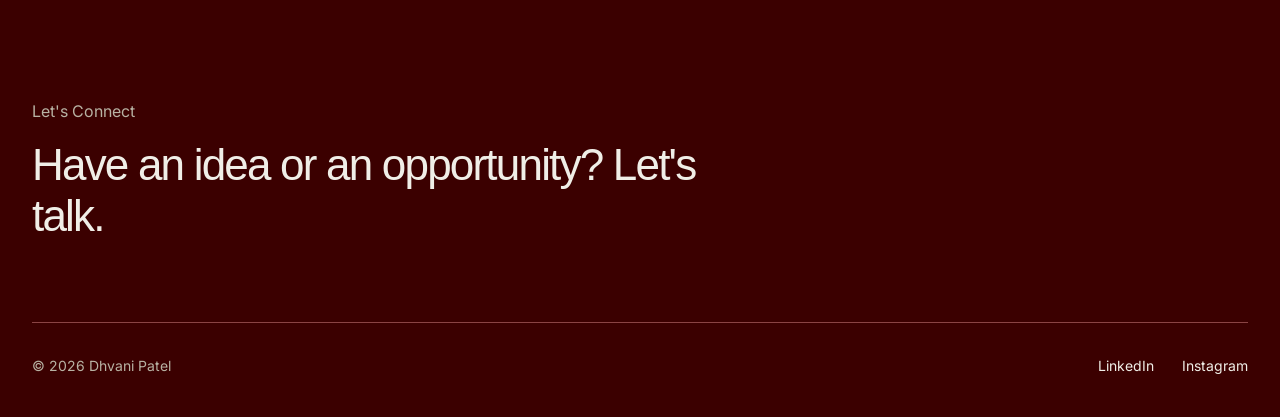
==== commit b8ed809a: "Revert "Add active-section pill indicator to the nav" This reverts commit 611a1102d64755fbb7d4f20a9c" ====
--- a/index.html
+++ b/index.html
@@ -4,18 +4,17 @@
 <meta charset="UTF-8">
 <meta name="viewport" content="width=device-width, initial-scale=1.0">
 <title>Dhvani Patel — UI/UX Designer</title>
-<link rel="stylesheet" href="styles.css?v=21">
+<link rel="stylesheet" href="styles.css?v=19">
 </head>
 <body>
 
 <nav class="nav">
   <a href="index.html" class="logo"><img src="logo.png" alt="Dhvani Patel"></a>
   <div class="nav-links">
-    <span class="nav-pill" aria-hidden="true"></span>
-    <a href="projects.html" data-nav="projects">Projects</a>
-    <a href="index.html" data-nav="home">Home</a>
-    <a href="index.html#about" data-nav="about">About</a>
-    <a href="contact.html" data-nav="contact">Contact</a>
+    <a href="projects.html">Projects</a>
+    <a href="index.html">Home</a>
+    <a href="index.html#about">About</a>
+    <a href="contact.html">Contact</a>
   </div>
   <button class="nav-toggle" aria-label="Menu">☰</button>
 </nav>
@@ -185,6 +184,6 @@
   </div>
 </footer>
 
-<script src="script.js?v=9"></script>
+<script src="script.js?v=6"></script>
 </body>
 </html>
--- a/styles.css
+++ b/styles.css
@@ -84,7 +84,6 @@
 /* Just the link group reads as its own clickable surface — a translucent,
    blurred pill — separate from the logo, which stays plain. */
 .nav-links{
-  position: relative;
   display: flex;
   gap: 40px;
   font-size: 14px;
@@ -96,27 +95,8 @@
   border: 1px solid rgba(240, 238, 231, 0.1);
   box-shadow: 0 10px 30px rgba(0, 0, 0, 0.3);
 }
-.nav-links a{ position: relative; z-index: 1; opacity: .9; }
+.nav-links a{ opacity: .9; }
 .nav-links a:hover{ opacity: 1; }
-/* Active-section indicator: a pill that slides beneath whichever link
-   matches the current page/scroll position (see initNavActiveIndicator in
-   script.js), sized and positioned in JS to exactly match that link's own
-   box. On index.html, "Home" and "About" are two scroll-tracked regions of
-   the same page rather than separate pages, so the pill can also just sit
-   at opacity 0 — scrolled somewhere that's neither (Projects, Approach,
-   the footer) — rather than always pointing at one or the other. */
-.nav-pill{
-  position: absolute;
-  top: 6px;
-  bottom: 6px;
-  left: 0;
-  width: 0;
-  border-radius: 100px;
-  background: rgba(240, 238, 231, 0.14);
-  opacity: 0;
-  pointer-events: none;
-  transition: left 0.35s cubic-bezier(.22,1,.36,1), width 0.35s cubic-bezier(.22,1,.36,1), top 0.35s cubic-bezier(.22,1,.36,1), height 0.35s cubic-bezier(.22,1,.36,1), opacity 0.25s ease;
-}
 .nav-toggle{ display: none; font-size: 24px; }
 
 /* ---------- Hero ---------- */
